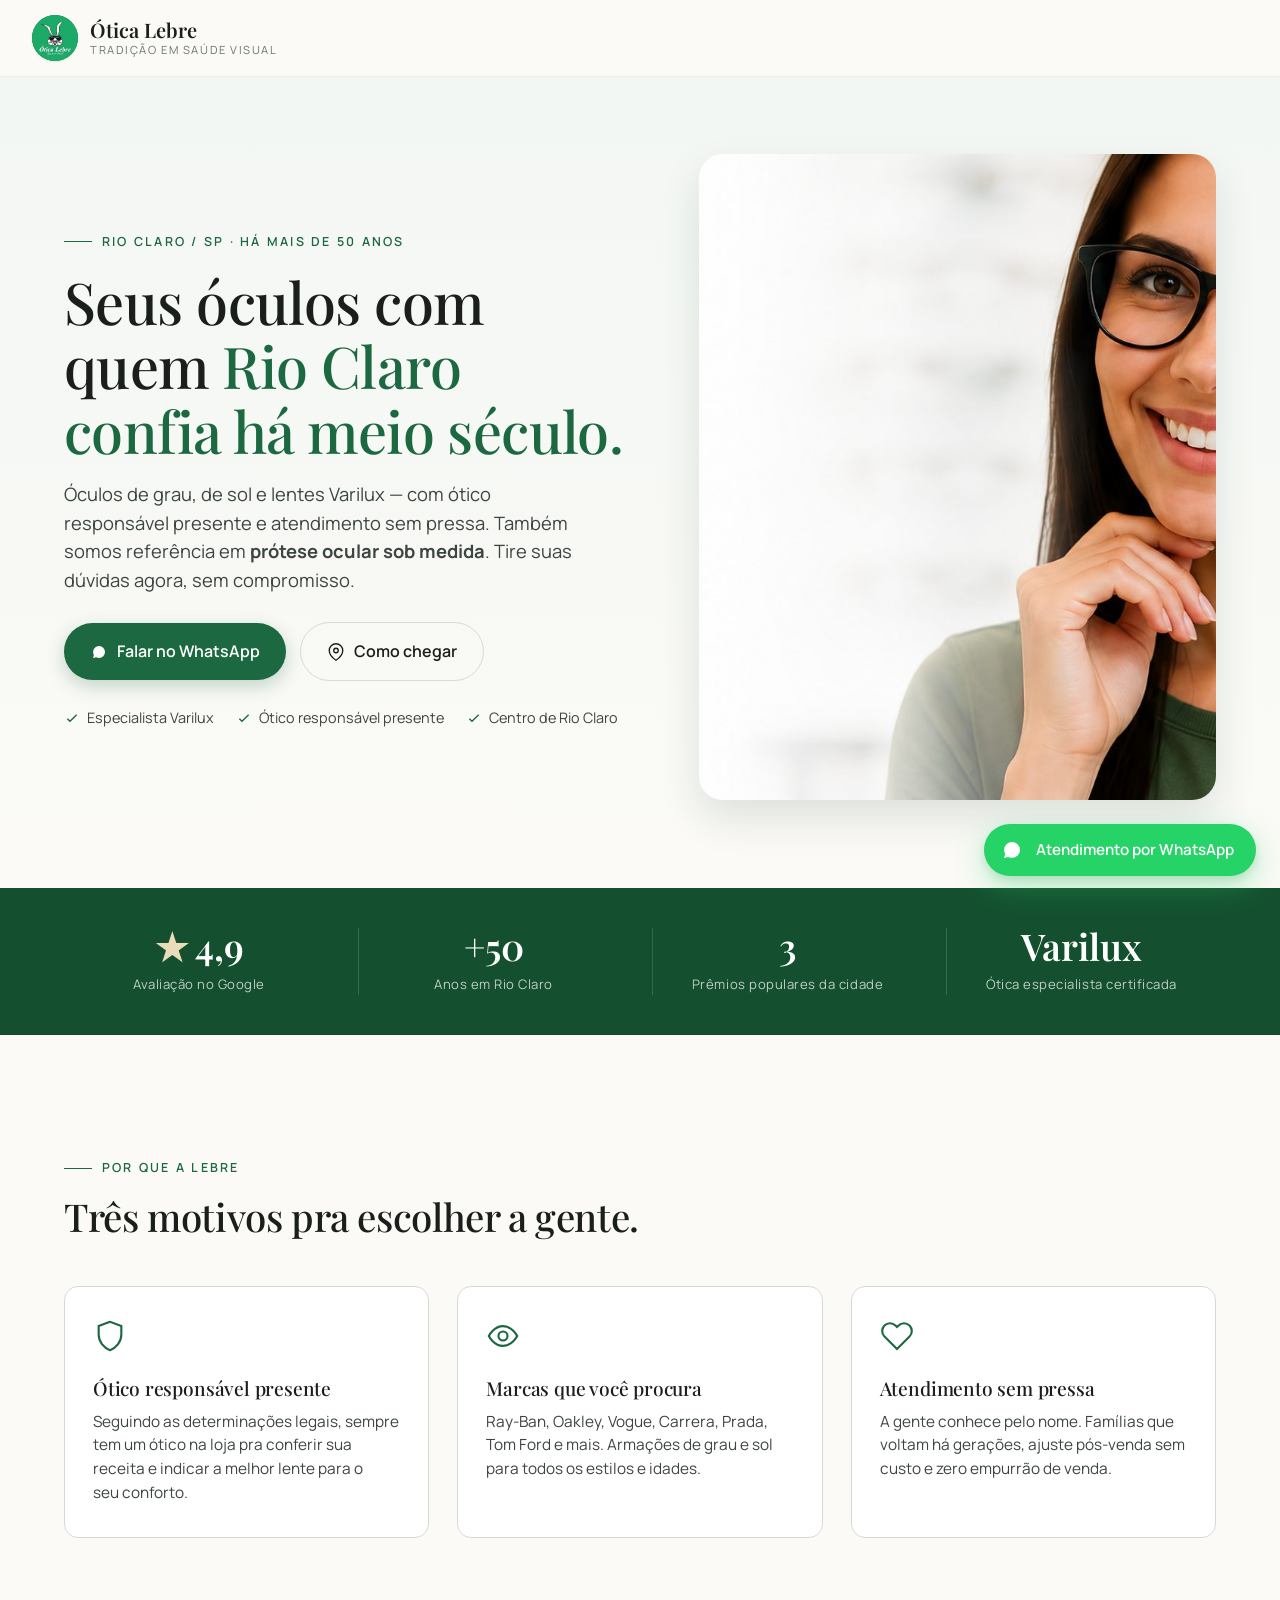
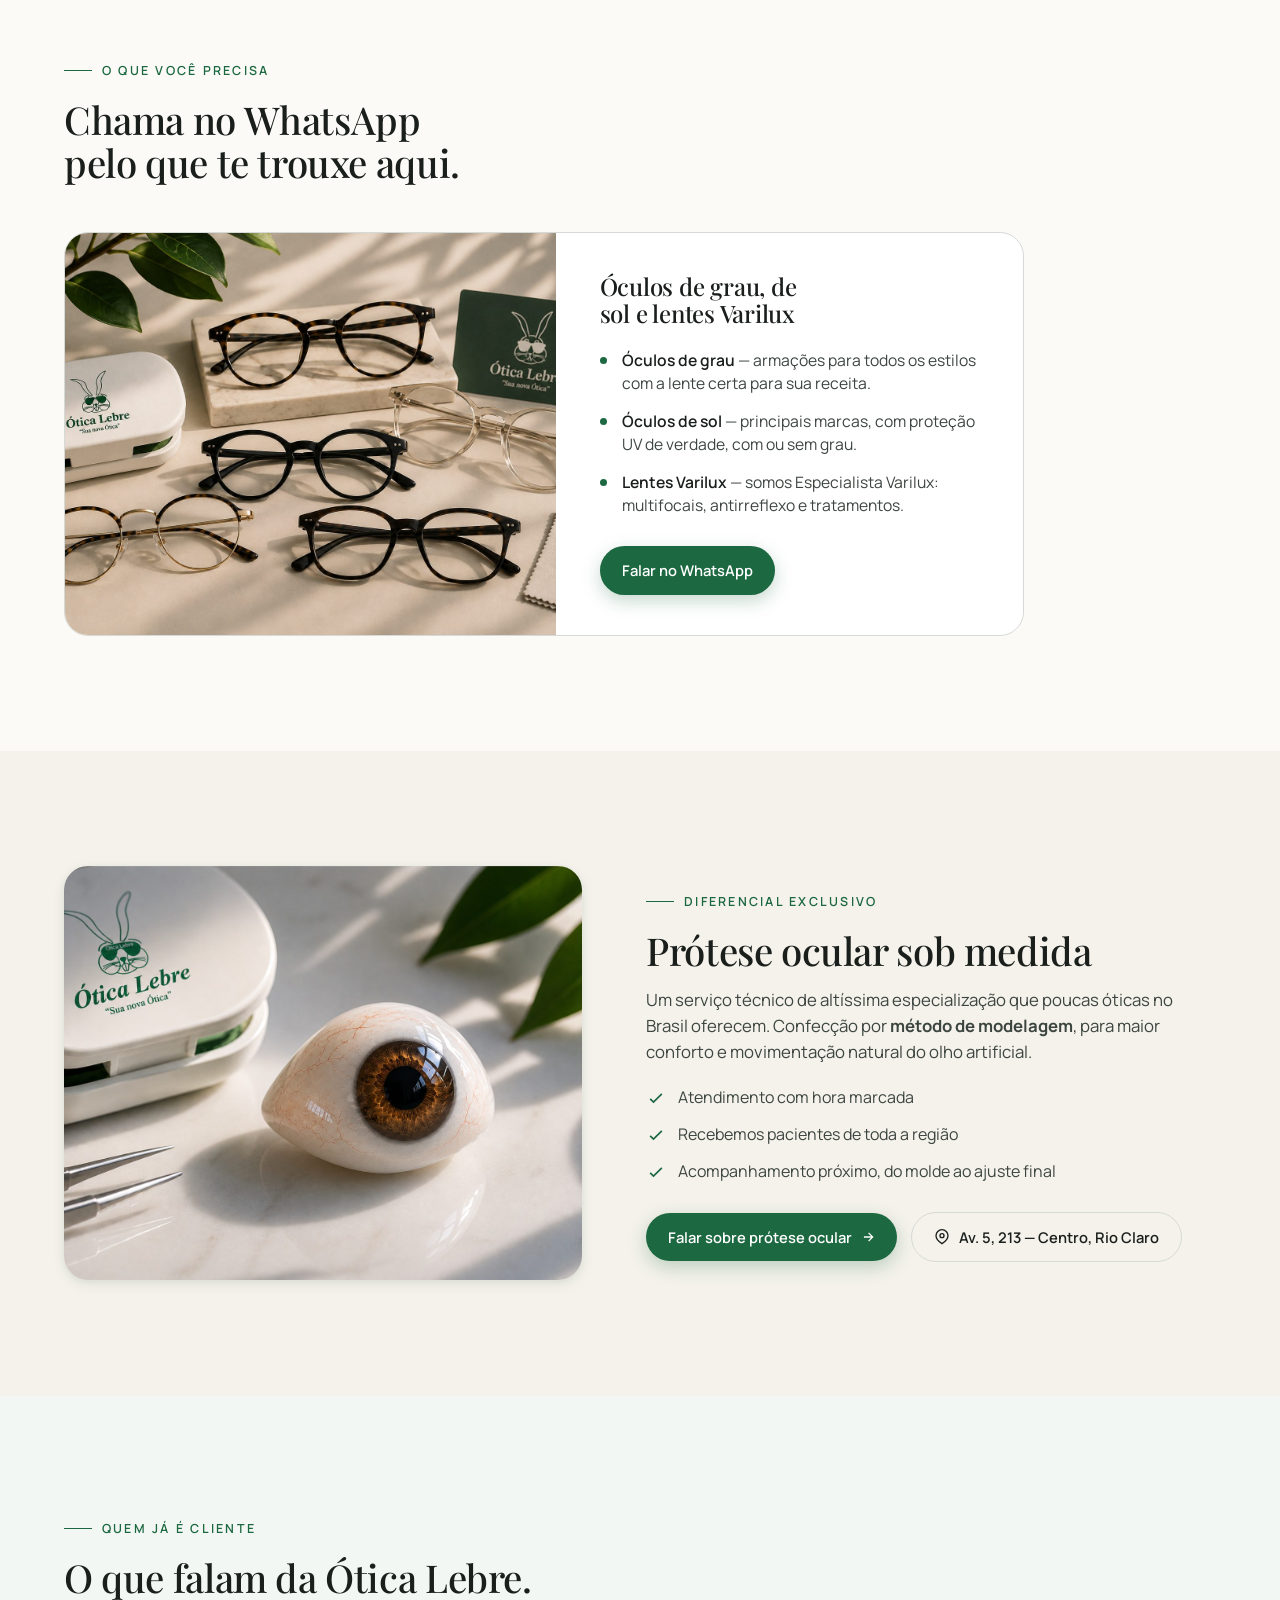
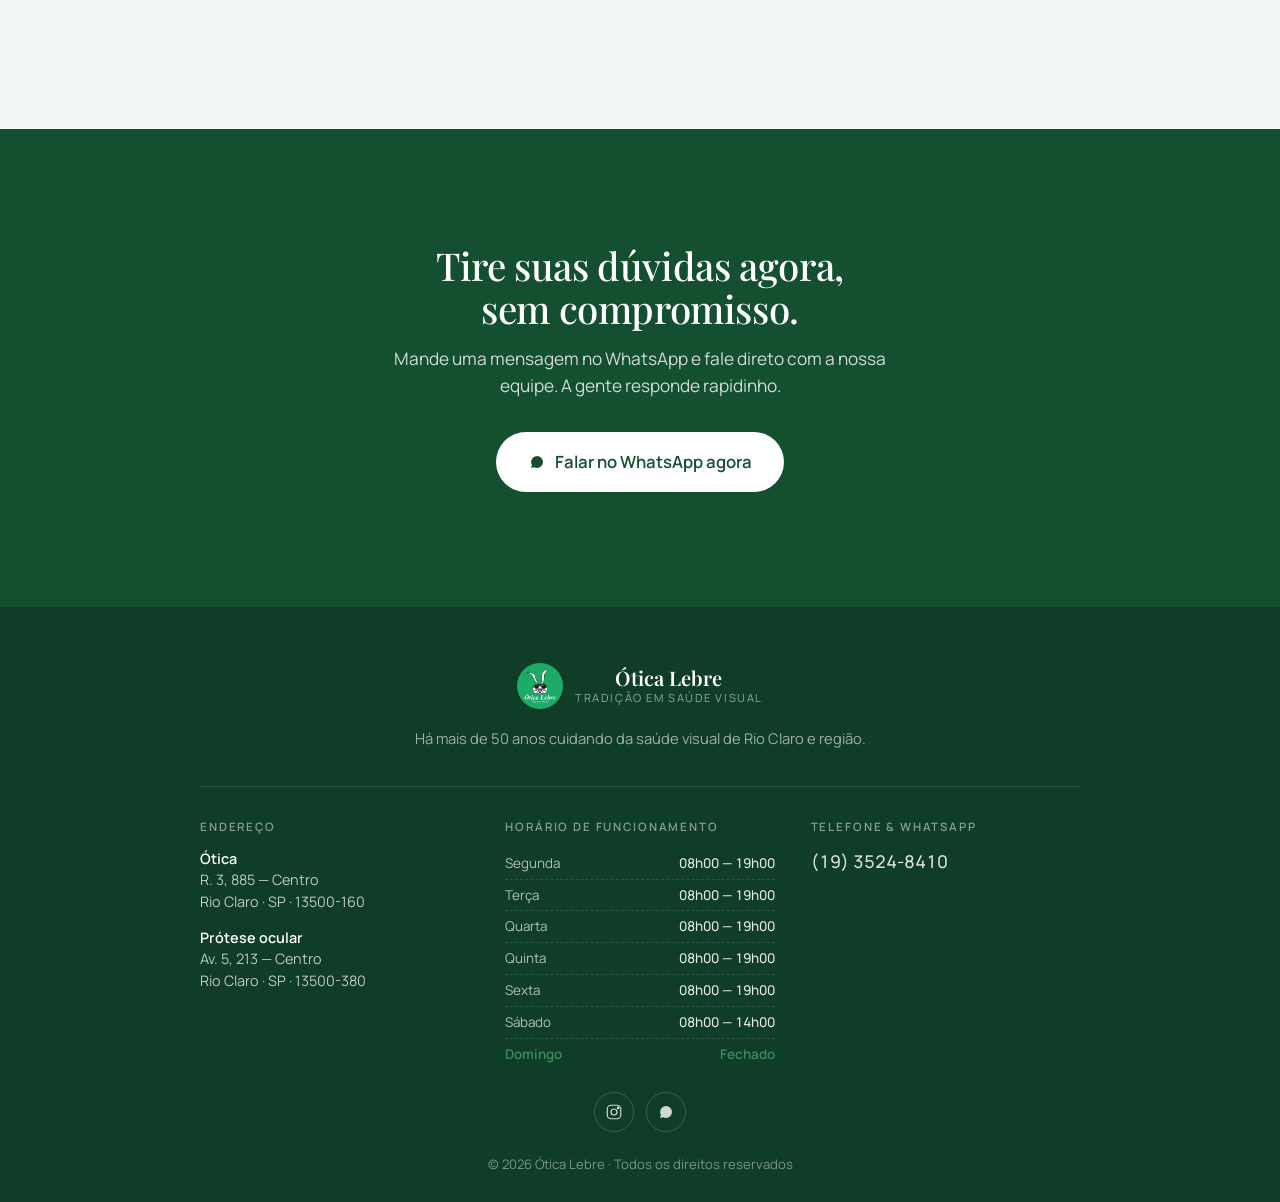
==== index.html @ ef7b3ec5 "Remove bloco do mapa e move endereço/horários/telefone para o rodapé - Exclui a seção "No centro de " ====
<!DOCTYPE html>
<html lang="pt-BR">
<head>
<meta charset="UTF-8"/>
<meta name="viewport" content="width=device-width, initial-scale=1"/>
<title>Ótica Lebre · Óculos e Prótese Ocular em Rio Claro/SP · Fale no WhatsApp</title>
<meta name="description" content="Há mais de 50 anos em Rio Claro. Óculos de grau, sol, lentes Varilux e prótese ocular sob medida. Fale agora no WhatsApp e tire suas dúvidas."/>
<link rel="icon" href="assets/logo-lebre.jpg"/>
<link rel="stylesheet" href="assets/styles.css"/>

<!-- ============================================================
     RASTREAMENTO DE CONVERSÃO (Google Ads / GTM)
     Cole aqui o snippet do Google Tag Manager ou do Google Ads.
     Os cliques no WhatsApp já disparam um evento `whatsapp_click`
     no dataLayer (veja o <script> no fim da página) — basta criar
     o gatilho/conversão no GTM ou Ads apontando para esse evento.
     ============================================================ -->

<style>
  /* ===== Landing page — Ótica Lebre ===== */

  /* Header enxuto: logo + WhatsApp, SEM menu de navegação (uma única saída) */
  .lp-header .header-bar { height: 76px; }
  .lp-header .header-cta .btn { padding: 11px 20px; }

  /* ===== HERO ===== */
  .hero {
    background: linear-gradient(180deg, var(--green-50) 0%, var(--paper) 100%);
    padding: clamp(40px, 6vw, 80px) 0 clamp(48px, 7vw, 88px);
    overflow: hidden;
  }
  .hero-grid {
    display: grid;
    grid-template-columns: 1.05fr 0.95fr;
    gap: clamp(32px, 5vw, 64px);
    align-items: center;
  }
  .hero h1 { margin-bottom: 18px; }
  .hero h1 em { color: var(--green-700); font-style: normal; font-weight: 500; }
  .hero .lede { font-size: 1.15rem; max-width: 520px; margin-bottom: 28px; }
  .hero-actions { display: flex; flex-wrap: wrap; gap: 14px; align-items: center; }
  .hero-actions .btn { padding: 16px 26px; font-size: 1rem; }
  .hero-trust {
    margin-top: 26px;
    display: flex; flex-wrap: wrap; gap: 8px 22px;
    font-size: 0.9rem; color: var(--ink-700);
  }
  .hero-trust span { display: inline-flex; align-items: center; gap: 7px; }
  .hero-trust svg { color: var(--green-700); flex-shrink: 0; }
  .hero-photo {
    aspect-ratio: 4/5;
    border-radius: var(--r-xl);
    box-shadow: var(--shadow-lg);
    background-size: cover; background-position: center;
  }

  /* ===== FAIXA DE PROVA SOCIAL ===== */
  .proof {
    background: var(--green-800);
    color: white;
    padding: clamp(28px, 4vw, 40px) 0;
  }
  .proof-grid {
    display: grid;
    grid-template-columns: repeat(4, 1fr);
    gap: 24px;
    text-align: center;
  }
  .proof-item .big {
    font-family: var(--font-serif);
    font-size: clamp(1.7rem, 3vw, 2.3rem);
    font-weight: 600;
    line-height: 1;
    margin-bottom: 6px;
    color: white;
    display: flex; align-items: center; justify-content: center; gap: 6px;
  }
  .proof-item .big .stars { color: var(--gold-soft); letter-spacing: 1px; }
  .proof-item small {
    color: rgba(255,255,255,0.72);
    font-size: 0.82rem; letter-spacing: 0.04em;
  }
  .proof-item + .proof-item { border-left: 1px solid rgba(255,255,255,0.14); }

  /* ===== DIFERENCIAIS ===== */
  .diffs .d-grid {
    display: grid; grid-template-columns: repeat(3, 1fr);
    gap: 28px; margin-top: 48px;
  }
  .d-card {
    padding: 32px 28px;
    background: var(--white);
    border: 1px solid var(--ink-200);
    border-radius: var(--r-lg);
    transition: transform .2s, box-shadow .2s, border-color .2s;
  }
  .d-card:hover { transform: translateY(-3px); box-shadow: var(--shadow-md); border-color: var(--green-100); }
  .d-card svg { color: var(--green-700); margin-bottom: 18px; }
  .d-card h3 { font-size: 1.2rem; margin-bottom: 10px; }
  .d-card p { font-size: 0.96rem; margin: 0; }

  /* ===== SERVIÇOS / PRODUTOS (cada um com seu CTA) ===== */
  .offers .o-grid {
    display: grid; grid-template-columns: repeat(3, 1fr);
    gap: 24px; margin-top: 48px;
  }
  .o-card {
    background: var(--white);
    border: 1px solid var(--ink-200);
    border-radius: var(--r-xl);
    overflow: hidden;
    display: flex; flex-direction: column;
  }
  .o-card .o-img { aspect-ratio: 4/3; background-size: cover; background-position: center; }
  .o-card .o-body { padding: 26px 26px 28px; flex: 1; display: flex; flex-direction: column; }
  .o-card h3 { font-size: 1.3rem; margin-bottom: 8px; }
  .o-card p { font-size: 0.95rem; flex: 1; }
  .o-card .btn { margin-top: 18px; width: 100%; justify-content: center; }

  /* Card único com os 3 tipos de produto */
  .offers .o-grid--single { grid-template-columns: 1fr; max-width: 960px; }
  .o-card--wide { display: grid; grid-template-columns: 1.05fr 1fr; align-items: stretch; }
  .o-card--wide .o-img { aspect-ratio: auto; min-height: 100%; }
  .o-card--wide .o-body { padding: 40px 44px; justify-content: center; }
  .o-card--wide h3 { font-size: 1.5rem; margin-bottom: 0; }
  .o-list { list-style: none; padding: 0; margin: 22px 0 0; display: flex; flex-direction: column; gap: 14px; }
  .o-list li { position: relative; padding-left: 22px; font-size: 0.98rem; line-height: 1.5; color: var(--ink-700); }
  .o-list li::before { content: ''; position: absolute; left: 0; top: 0.55em; width: 7px; height: 7px; border-radius: 50%; background: var(--green-700); }
  .o-list strong { color: var(--ink-900); font-weight: 600; }
  .o-card--wide .btn { width: auto; align-self: flex-start; margin-top: 28px; }

  /* ===== DESTAQUE PRÓTESE OCULAR ===== */
  .protese {
    background: var(--paper-2);
  }
  .protese-grid {
    display: grid; grid-template-columns: 1fr 1.1fr;
    gap: clamp(32px, 5vw, 64px); align-items: center;
  }
  .protese-photo {
    aspect-ratio: 5/4; border-radius: var(--r-xl);
    box-shadow: var(--shadow-md);
    background-size: cover; background-position: center;
  }
  .protese ul { list-style: none; padding: 0; margin: 20px 0 28px; display: grid; gap: 12px; }
  .protese li { display: flex; gap: 12px; align-items: flex-start; font-size: 1rem; color: var(--ink-700); }
  .protese li svg { color: var(--green-700); flex-shrink: 0; margin-top: 3px; }
  .protese-actions { display: flex; flex-wrap: wrap; gap: 14px; align-items: center; }
  .protese-actions .btn-ghost { white-space: normal; }

  /* ===== DEPOIMENTOS ===== */
  .reviews { background: var(--green-50); }
  .rv-grid { display: grid; grid-template-columns: repeat(3, 1fr); gap: 24px; margin-top: 44px; }
  .rv-card {
    background: var(--white); border: 1px solid var(--green-100);
    border-radius: var(--r-lg); padding: 28px 26px;
  }
  .rv-stars { color: var(--gold); letter-spacing: 2px; margin-bottom: 12px; font-size: 1rem; }
  .rv-card p { font-family: var(--font-serif); font-style: italic; font-size: 1.05rem; color: var(--ink-900); line-height: 1.5; }
  .rv-name { margin-top: 16px; font-weight: 600; font-size: 0.92rem; color: var(--green-800); }

  /* ===== HORÁRIOS (reusado no rodapé) ===== */
  .hours-list { width: 100%; margin-top: 4px; }
  .hours-list .row { display: flex; justify-content: space-between; padding: 5px 0; font-size: 0.9rem; border-bottom: 1px dashed var(--ink-200); }
  .hours-list .row:last-child { border-bottom: 0; }
  .hours-list .row .day { color: var(--ink-700); }
  .hours-list .row .hr { color: var(--ink-900); font-weight: 500; font-variant-numeric: tabular-nums; }
  .hours-list .row.closed .hr { color: var(--ink-500); font-weight: 400; }
  .hours-list .row.today .day, .hours-list .row.today .hr { color: var(--green-700); font-weight: 600; }

  /* ===== CTA FINAL ===== */
  .final-cta { background: var(--green-800); color: white; text-align: center; }
  .final-cta h2 { color: white; max-width: 720px; margin: 0 auto 16px; }
  .final-cta p { color: rgba(255,255,255,0.8); max-width: 540px; margin: 0 auto 32px; font-size: 1.08rem; }
  .final-cta .btn { padding: 17px 32px; font-size: 1.05rem; }

  /* ===== FOOTER enxuto ===== */
  .lp-footer { background: var(--green-900); color: rgba(255,255,255,0.72); padding: 56px 0 28px; text-align: center; }
  .lp-footer .brand { justify-content: center; }
  .lp-footer .brand-name .name { color: white; }
  .lp-footer .brand-name .tag { color: rgba(255,255,255,0.55); }
  .lp-footer p { color: rgba(255,255,255,0.6); max-width: 500px; margin: 18px auto 0; font-size: 0.92rem; }
  .lp-footer .footer-info {
    display: grid; grid-template-columns: repeat(3, 1fr); gap: 36px;
    max-width: 880px; margin: 36px auto 4px; text-align: left;
    padding-top: 34px; border-top: 1px solid rgba(255,255,255,0.12);
  }
  .lp-footer .fi-col h4 {
    font-family: var(--font-sans); font-size: 0.72rem; font-weight: 600;
    letter-spacing: 0.16em; text-transform: uppercase;
    color: rgba(255,255,255,0.5); margin: 0 0 14px;
  }
  .lp-footer .fi-col p { color: rgba(255,255,255,0.72); max-width: none; margin: 0 0 14px; font-size: 0.9rem; line-height: 1.5; }
  .lp-footer .fi-col p:last-child { margin-bottom: 0; }
  .lp-footer .fi-col p strong { color: #fff; font-weight: 600; }
  .lp-footer .fi-col > a { color: rgba(255,255,255,0.85); font-size: 1.1rem; font-weight: 500; font-variant-numeric: tabular-nums; }
  .lp-footer .fi-col > a:hover { color: #fff; }
  .lp-footer .footer-info .hours-list { margin-top: 0; }
  .lp-footer .footer-info .hours-list .row { border-bottom-color: rgba(255,255,255,0.12); font-size: 0.84rem; }
  .lp-footer .footer-info .hours-list .row .day { color: rgba(255,255,255,0.68); }
  .lp-footer .footer-info .hours-list .row .hr { color: rgba(255,255,255,0.9); }
  .lp-footer .footer-info .hours-list .row.closed .hr { color: rgba(255,255,255,0.45); }
  .lp-footer .footer-info .hours-list .row.today .day,
  .lp-footer .footer-info .hours-list .row.today .hr { color: var(--green-500); font-weight: 600; }
  .lp-footer .socials { display: flex; justify-content: center; gap: 12px; margin: 22px 0; }
  .lp-footer .socials a { width: 40px; height: 40px; border-radius: 50%; border: 1px solid rgba(255,255,255,0.18); display: grid; place-items: center; color: rgba(255,255,255,0.8); transition: background .2s, color .2s; }
  .lp-footer .socials a:hover { background: rgba(255,255,255,0.1); color: white; }
  .lp-footer .copy { font-size: 0.82rem; color: rgba(255,255,255,0.45); margin-top: 14px; }

  /* O styles.css institucional esconde o botão do header no mobile;
     na LP ele é essencial, então reativamos. */
  @media (max-width: 980px) {
    .lp-header .header-cta .btn-primary { display: inline-flex !important; }
  }

  @media (max-width: 920px) {
    /* HERO: texto + CTA primeiro, foto vira um banner curto embaixo */
    .hero { padding-top: clamp(28px, 6vw, 48px); }
    .hero-grid { grid-template-columns: 1fr; gap: 28px; }
    .hero .lede { font-size: 1.05rem; margin-bottom: 22px; }
    .hero-actions .btn { flex: 1 1 auto; justify-content: center; }
    .hero-photo {
      order: 2;
      width: 100%; max-width: 100%;
      aspect-ratio: 16 / 11;
    }
    .proof-grid { grid-template-columns: 1fr 1fr; gap: 20px; }
    .proof-item:nth-child(3) { border-left: 0; }
    .diffs .d-grid, .offers .o-grid, .rv-grid { grid-template-columns: 1fr; }
    .o-card--wide { grid-template-columns: 1fr; }
    .o-card--wide .o-img { aspect-ratio: 16 / 10; min-height: 0; }
    .o-card--wide .o-body { padding: 28px 26px; }
    .o-card--wide .btn { width: 100%; }
    .protese-grid { grid-template-columns: 1fr; }
    .protese-photo { width: 100%; max-width: 100%; order: 2; aspect-ratio: 16 / 11; }
    .lp-footer .footer-info { grid-template-columns: 1fr; gap: 28px; max-width: 360px; }
  }
  @media (max-width: 540px) {
    /* Header compacto: esconde subtítulo e enxuga o botão pra caber tudo */
    .lp-header .brand-name .tag { display: none; }
    .lp-header .header-cta .btn { padding: 10px 16px; font-size: 0.86rem; }
    .proof-item + .proof-item { border-left: 0; }
    .proof-grid { gap: 18px 12px; }
  }
</style>
</head>
<body>

<!-- ============ HEADER (sem menu — só logo) ============ -->
<header class="site-header lp-header">
  <div class="header-bar">
    <a class="brand" href="#topo" aria-label="Ótica Lebre">
      <span class="brand-mark"><img src="assets/logo-lebre.jpg" alt="Logo Ótica Lebre"/></span>
      <span class="brand-name">
        <span class="name">Ótica Lebre</span>
        <span class="tag">Tradição em saúde visual</span>
      </span>
    </a>
  </div>
</header>

<span id="topo"></span>

<!-- ============ HERO ============ -->
<section class="hero">
  <div class="container">
    <div class="hero-grid">
      <div class="hero-text">
        <span class="eyebrow" data-reveal>Rio Claro / SP · há mais de 50 anos</span>
        <h1 data-reveal>Seus óculos com quem <em>Rio Claro confia há meio século.</em></h1>
        <p class="lede" data-reveal>Óculos de grau, de sol e lentes Varilux — com ótico responsável presente e atendimento sem pressa. Também somos referência em <strong>prótese ocular sob medida</strong>. Tire suas dúvidas agora, sem compromisso.</p>
        <div class="hero-actions" data-reveal>
          <a class="btn btn-primary btn-arrow wa-link" data-msg="Olá! Vim pelo Google e gostaria de saber mais sobre os óculos da Ótica Lebre." data-loc="hero" href="https://wa.me/551935248410" target="_blank" rel="noopener">
            <svg width="18" height="18" viewBox="0 0 24 24" fill="currentColor"><path d="M17.6 6.32A7.86 7.86 0 0 0 12.06 4 7.94 7.94 0 0 0 4.13 11.93a7.86 7.86 0 0 0 1.06 3.96L4.05 20l4.21-1.1a7.93 7.93 0 0 0 3.79.97h.01a7.94 7.94 0 0 0 7.93-7.92 7.86 7.86 0 0 0-2.39-5.63Z"/></svg>
            Falar no WhatsApp
          </a>
          <a class="btn btn-ghost" href="https://www.google.com/maps/dir/?api=1&destination=%C3%93tica+Lebre%2C+R.+3%2C+885+-+Centro%2C+Rio+Claro+-+SP" target="_blank" rel="noopener">
            <svg width="18" height="18" viewBox="0 0 24 24" fill="none" stroke="currentColor" stroke-width="1.8"><path d="M21 10c0 7-9 13-9 13s-9-6-9-13a9 9 0 1 1 18 0Z"/><circle cx="12" cy="10" r="3"/></svg>
            Como chegar
          </a>
        </div>
        <div class="hero-trust" data-reveal>
          <span><svg width="16" height="16" viewBox="0 0 24 24" fill="none" stroke="currentColor" stroke-width="2"><path d="M5 13l4 4L19 7"/></svg>Especialista Varilux</span>
          <span><svg width="16" height="16" viewBox="0 0 24 24" fill="none" stroke="currentColor" stroke-width="2"><path d="M5 13l4 4L19 7"/></svg>Ótico responsável presente</span>
          <span><svg width="16" height="16" viewBox="0 0 24 24" fill="none" stroke="currentColor" stroke-width="2"><path d="M5 13l4 4L19 7"/></svg>Centro de Rio Claro</span>
        </div>
      </div>
      <div class="hero-photo" style="background-image: url('assets/hero-woman.jpg');" data-reveal></div>
    </div>
  </div>
</section>

<!-- ============ PROVA SOCIAL ============ -->
<!-- TODO (dados reais): confirme a nota do Google e o nº de avaliações.
     Valores abaixo são PLACEHOLDER — troque pelos números reais do perfil. -->
<div class="proof">
  <div class="container">
    <div class="proof-grid">
      <div class="proof-item">
        <div class="big"><span class="stars">★</span>4,9</div>
        <small>Avaliação no Google</small>
      </div>
      <div class="proof-item">
        <div class="big">+50</div>
        <small>Anos em Rio Claro</small>
      </div>
      <div class="proof-item">
        <div class="big">3</div>
        <small>Prêmios populares da cidade</small>
      </div>
      <div class="proof-item">
        <div class="big">Varilux</div>
        <small>Ótica especialista certificada</small>
      </div>
    </div>
  </div>
</div>

<!-- ============ DIFERENCIAIS ============ -->
<section class="diffs">
  <div class="container">
    <div style="max-width: 680px;" data-reveal>
      <span class="eyebrow">Por que a Lebre</span>
      <h2>Três motivos pra escolher a gente.</h2>
    </div>
    <div class="d-grid">
      <div class="d-card" data-reveal>
        <svg width="34" height="34" viewBox="0 0 24 24" fill="none" stroke="currentColor" stroke-width="1.5"><path d="M12 2 4 5v6c0 5 3.5 9.4 8 11 4.5-1.6 8-6 8-11V5l-8-3Z"/></svg>
        <h3>Ótico responsável presente</h3>
        <p>Seguindo as determinações legais, sempre tem um ótico na loja pra conferir sua receita e indicar a melhor lente para o seu conforto.</p>
      </div>
      <div class="d-card" data-reveal>
        <svg width="34" height="34" viewBox="0 0 24 24" fill="none" stroke="currentColor" stroke-width="1.5"><circle cx="12" cy="12" r="3.2"/><path d="M2 12s3.5-7 10-7 10 7 10 7-3.5 7-10 7S2 12 2 12Z"/></svg>
        <h3>Marcas que você procura</h3>
        <p>Ray-Ban, Oakley, Vogue, Carrera, Prada, Tom Ford e mais. Armações de grau e sol para todos os estilos e idades.</p>
      </div>
      <div class="d-card" data-reveal>
        <svg width="34" height="34" viewBox="0 0 24 24" fill="none" stroke="currentColor" stroke-width="1.5"><path d="M20.84 4.61a5.5 5.5 0 0 0-7.78 0L12 5.67l-1.06-1.06a5.5 5.5 0 0 0-7.78 7.78l1.06 1.06L12 21.23l7.78-7.78 1.06-1.06a5.5 5.5 0 0 0 0-7.78Z"/></svg>
        <h3>Atendimento sem pressa</h3>
        <p>A gente conhece pelo nome. Famílias que voltam há gerações, ajuste pós-venda sem custo e zero empurrão de venda.</p>
      </div>
    </div>
  </div>
</section>

<!-- ============ SERVIÇOS / PRODUTOS (cada um com CTA próprio) ============ -->
<section class="offers" style="padding-top: 0;">
  <div class="container">
    <div style="max-width: 680px;" data-reveal>
      <span class="eyebrow">O que você precisa</span>
      <h2>Chama no WhatsApp pelo que te trouxe aqui.</h2>
    </div>
    <div class="o-grid o-grid--single">
      <div class="o-card o-card--wide" data-reveal>
        <div class="o-img" style="background-image: url('assets/armacoes.jpg');"></div>
        <div class="o-body">
          <h3>Óculos de grau, de sol e lentes Varilux</h3>
          <ul class="o-list">
            <li><strong>Óculos de grau</strong> — armações para todos os estilos com a lente certa para sua receita.</li>
            <li><strong>Óculos de sol</strong> — principais marcas, com proteção UV de verdade, com ou sem grau.</li>
            <li><strong>Lentes Varilux</strong> — somos Especialista Varilux: multifocais, antirreflexo e tratamentos.</li>
          </ul>
          <a class="btn btn-primary wa-link" data-msg="Olá! Vim pelo Google e quero saber sobre óculos de grau, de sol e lentes." data-loc="produtos" href="https://wa.me/551935248410" target="_blank" rel="noopener">Falar no WhatsApp</a>
        </div>
      </div>
    </div>
  </div>
</section>

<!-- ============ DESTAQUE: PRÓTESE OCULAR ============ -->
<section class="protese">
  <div class="container">
    <div class="protese-grid">
      <div class="protese-photo" style="background-image: url('assets/protese-hero.jpg');" data-reveal></div>
      <div data-reveal>
        <span class="eyebrow">Diferencial exclusivo</span>
        <h2>Prótese ocular sob medida</h2>
        <p style="font-size: 1.05rem;">Um serviço técnico de altíssima especialização que poucas óticas no Brasil oferecem. Confecção por <strong>método de modelagem</strong>, para maior conforto e movimentação natural do olho artificial.</p>
        <ul>
          <li><svg width="20" height="20" viewBox="0 0 24 24" fill="none" stroke="currentColor" stroke-width="2"><path d="M5 13l4 4L19 7"/></svg>Atendimento com hora marcada</li>
          <li><svg width="20" height="20" viewBox="0 0 24 24" fill="none" stroke="currentColor" stroke-width="2"><path d="M5 13l4 4L19 7"/></svg>Recebemos pacientes de toda a região</li>
          <li><svg width="20" height="20" viewBox="0 0 24 24" fill="none" stroke="currentColor" stroke-width="2"><path d="M5 13l4 4L19 7"/></svg>Acompanhamento próximo, do molde ao ajuste final</li>
        </ul>
        <div class="protese-actions">
          <a class="btn btn-primary btn-arrow wa-link" data-phone="551935255376" data-msg="Olá! Vim pelo Google e gostaria de informações sobre prótese ocular sob medida." data-loc="protese" href="https://wa.me/551935255376" target="_blank" rel="noopener">
            Falar sobre prótese ocular
            <svg width="14" height="14" viewBox="0 0 24 24" fill="none" stroke="currentColor" stroke-width="2.2"><path d="M5 12h14M13 5l7 7-7 7"/></svg>
          </a>
          <a class="btn btn-ghost btn-arrow" href="https://www.google.com/maps/search/?api=1&query=Av.%205%2C%20213%20-%20Centro%2C%20Rio%20Claro%20-%20SP%2C%2013500-380" target="_blank" rel="noopener" aria-label="Ver endereço no mapa: Av. 5, 213 - Centro, Rio Claro - SP, 13500-380">
            <svg width="16" height="16" viewBox="0 0 24 24" fill="none" stroke="currentColor" stroke-width="2"><path d="M21 10c0 6-9 12-9 12s-9-6-9-12a9 9 0 0 1 18 0Z"/><circle cx="12" cy="10" r="3"/></svg>
            Av. 5, 213 — Centro, Rio Claro
          </a>
        </div>
      </div>
    </div>
  </div>
</section>

<!-- ============ DEPOIMENTOS / AVALIAÇÕES DO GOOGLE ============ -->
<section class="reviews">
  <div class="container">
    <div style="max-width: 680px;" data-reveal>
      <span class="eyebrow">Quem já é cliente</span>
      <h2>O que falam da Ótica Lebre.</h2>
    </div>

    <!-- ============================================================
         WIDGET DE AVALIAÇÕES DO GOOGLE  (Trustindex — plano grátis)
         Passo a passo:
           1. Acesse https://www.trustindex.io/  e crie conta grátis.
           2. Escolha "Google" e busque "Ótica Lebre, Rio Claro".
           3. Escolha um layout (ex.: Carousel / Grid), clique em
              "Get the code" e copie o <script>.
           4. COLE o <script> logo abaixo desta linha (dentro da div).
           5. APAGUE o bloco ".rv-grid" de exemplo mais abaixo.
         (Alternativas equivalentes: Elfsight, EmbedSocial, Tagembed.)
         ============================================================ -->
    <div id="google-reviews-widget" data-reveal>
      <script defer async src='https://cdn.trustindex.io/loader.js?f3b73f87371f971e4f36e507a8e'></script>
    </div>
  </div>
</section>

<!-- ============ CTA FINAL ============ -->
<section class="final-cta">
  <div class="container">
    <h2 data-reveal>Tire suas dúvidas agora, sem compromisso.</h2>
    <p data-reveal>Mande uma mensagem no WhatsApp e fale direto com a nossa equipe. A gente responde rapidinho.</p>
    <a class="btn btn-light btn-arrow wa-link" data-msg="Olá! Vim pelo Google e gostaria de tirar uma dúvida com a Ótica Lebre." data-loc="cta_final" href="https://wa.me/551935248410" target="_blank" rel="noopener" data-reveal>
      <svg width="18" height="18" viewBox="0 0 24 24" fill="currentColor"><path d="M17.6 6.32A7.86 7.86 0 0 0 12.06 4 7.94 7.94 0 0 0 4.13 11.93a7.86 7.86 0 0 0 1.06 3.96L4.05 20l4.21-1.1a7.93 7.93 0 0 0 3.79.97h.01a7.94 7.94 0 0 0 7.93-7.92 7.86 7.86 0 0 0-2.39-5.63Z"/></svg>
      Falar no WhatsApp agora
    </a>
  </div>
</section>

<!-- ============ FOOTER enxuto ============ -->
<footer class="lp-footer">
  <div class="container">
    <a class="brand" href="#topo">
      <span class="brand-mark"><img src="assets/logo-lebre.jpg" alt="Logo Ótica Lebre"/></span>
      <span class="brand-name">
        <span class="name">Ótica Lebre</span>
        <span class="tag">Tradição em saúde visual</span>
      </span>
    </a>
    <p>Há mais de 50 anos cuidando da saúde visual de Rio Claro e região.</p>
    <div class="footer-info">
      <div class="fi-col">
        <h4>Endereço</h4>
        <p><strong>Ótica</strong><br>R. 3, 885 — Centro<br>Rio Claro · SP · 13500-160</p>
        <p><strong>Prótese ocular</strong><br>Av. 5, 213 — Centro<br>Rio Claro · SP · 13500-380</p>
      </div>
      <div class="fi-col">
        <h4>Horário de funcionamento</h4>
        <div class="hours-list" id="hoursList">
          <div class="row" data-day="1"><span class="day">Segunda</span><span class="hr">08h00 — 19h00</span></div>
          <div class="row" data-day="2"><span class="day">Terça</span><span class="hr">08h00 — 19h00</span></div>
          <div class="row" data-day="3"><span class="day">Quarta</span><span class="hr">08h00 — 19h00</span></div>
          <div class="row" data-day="4"><span class="day">Quinta</span><span class="hr">08h00 — 19h00</span></div>
          <div class="row" data-day="5"><span class="day">Sexta</span><span class="hr">08h00 — 19h00</span></div>
          <div class="row" data-day="6"><span class="day">Sábado</span><span class="hr">08h00 — 14h00</span></div>
          <div class="row closed" data-day="0"><span class="day">Domingo</span><span class="hr">Fechado</span></div>
        </div>
      </div>
      <div class="fi-col">
        <h4>Telefone &amp; WhatsApp</h4>
        <a href="tel:+551935248410">(19) 3524-8410</a>
      </div>
    </div>
    <div class="socials">
      <a href="https://www.instagram.com/oticalebre/" target="_blank" rel="noopener" aria-label="Instagram">
        <svg width="20" height="20" viewBox="0 0 24 24" fill="none" stroke="currentColor" stroke-width="1.6"><rect x="3" y="3" width="18" height="18" rx="5"/><circle cx="12" cy="12" r="4"/><circle cx="17.5" cy="6.5" r="1" fill="currentColor"/></svg>
      </a>
      <a class="wa-link" data-msg="Olá! Vim pelo site da Ótica Lebre." data-loc="footer" href="https://wa.me/551935248410" target="_blank" rel="noopener" aria-label="WhatsApp">
        <svg width="20" height="20" viewBox="0 0 24 24" fill="currentColor"><path d="M17.6 6.32A7.86 7.86 0 0 0 12.06 4 7.94 7.94 0 0 0 4.13 11.93a7.86 7.86 0 0 0 1.06 3.96L4.05 20l4.21-1.1a7.93 7.93 0 0 0 3.79.97h.01a7.94 7.94 0 0 0 7.93-7.92 7.86 7.86 0 0 0-2.39-5.63Z"/></svg>
      </a>
    </div>
    <div class="copy">© <span id="yr"></span> Ótica Lebre · Todos os direitos reservados</div>
  </div>
</footer>

<!-- ============ BOTÃO FLUTUANTE WHATSAPP ============ -->
<a class="wa-float wa-link" data-msg="Olá! Vim pelo Google e gostaria de mais informações." data-loc="float" href="https://wa.me/551935248410" target="_blank" rel="noopener" aria-label="Falar no WhatsApp">
  <svg viewBox="0 0 24 24" fill="currentColor"><path d="M17.6 6.32A7.86 7.86 0 0 0 12.06 4 7.94 7.94 0 0 0 4.13 11.93a7.86 7.86 0 0 0 1.06 3.96L4.05 20l4.21-1.1a7.93 7.93 0 0 0 3.79.97h.01a7.94 7.94 0 0 0 7.93-7.92 7.86 7.86 0 0 0-2.39-5.63Z"/></svg>
  <span class="wa-label">Atendimento por WhatsApp</span>
</a>

<script src="assets/site.js"></script>
<script>
  // Número do WhatsApp da Ótica Lebre (DDI 55 + DDD 19 + número)
  const WA_NUMBER = '551935248410';

  // Monta os links de WhatsApp com mensagem pré-preenchida + dispara
  // o evento de conversão no dataLayer (para Google Ads / GTM).
  window.dataLayer = window.dataLayer || [];
  document.querySelectorAll('.wa-link').forEach(function(a) {
    var msg = a.getAttribute('data-msg') || 'Olá! Vim pelo site da Ótica Lebre.';
    var phone = a.getAttribute('data-phone') || WA_NUMBER;
    a.href = 'https://wa.me/' + phone + '?text=' + encodeURIComponent(msg);
    a.addEventListener('click', function() {
      window.dataLayer.push({
        event: 'whatsapp_click',
        wa_location: a.getAttribute('data-loc') || 'desconhecido'
      });
    });
  });

  // Destaca o dia de hoje na tabela de horários
  (function() {
    var today = new Date().getDay();
    var row = document.querySelector('#hoursList .row[data-day="' + today + '"]');
    if (row) row.classList.add('today');
  })();

  // Ano no rodapé
  document.getElementById('yr').textContent = new Date().getFullYear();
</script>
</body>
</html>
---- assets/styles.css ----
/* ============================================================
   Ótica Lebre — Sistema visual
   Paleta verde tradicional + tipografia clássica/credível
   ============================================================ */

@import url('https://fonts.googleapis.com/css2?family=Playfair+Display:ital,wght@0,400;0,500;0,600;0,700;1,400&family=Manrope:wght@300;400;500;600;700&display=swap');

:root {
  /* Verde da logo, derivado em escala */
  --green-900: #0f3d27;
  --green-800: #14502f;
  --green-700: #1c6840;   /* primary brand */
  --green-600: #267a4d;
  --green-500: #3a8d5f;
  --green-100: #e6efe9;
  --green-50:  #f3f7f4;

  /* Neutros quentes (sensação tradicional) */
  --ink-900: #1a1f1c;
  --ink-700: #3d4540;
  --ink-500: #6b7570;
  --ink-300: #aab0ac;
  --ink-200: #d6dad7;
  --paper:   #fbfaf6;     /* off-white quente */
  --paper-2: #f4f2eb;
  --white:   #ffffff;

  /* Acento dourado/areia discreto */
  --gold:    #b8964a;
  --gold-soft: #e9dcb8;

  /* Tipografia */
  --font-serif: 'Playfair Display', 'Cormorant Garamond', Georgia, serif;
  --font-sans:  'Manrope', system-ui, -apple-system, sans-serif;

  /* Spacing */
  --r-sm: 4px;
  --r-md: 8px;
  --r-lg: 14px;
  --r-xl: 24px;

  --shadow-sm: 0 1px 2px rgba(15, 61, 39, 0.06), 0 1px 3px rgba(15, 61, 39, 0.05);
  --shadow-md: 0 4px 14px rgba(15, 61, 39, 0.08), 0 2px 6px rgba(15, 61, 39, 0.05);
  --shadow-lg: 0 18px 40px rgba(15, 61, 39, 0.12);

  --container: 1200px;
}

* { box-sizing: border-box; }
html, body {
  margin: 0;
  padding: 0;
  width: 100%;
  max-width: 100%;
  overflow-x: hidden;
  font-family: var(--font-sans);
  color: var(--ink-900);
  background: var(--paper);
  -webkit-font-smoothing: antialiased;
  text-rendering: optimizeLegibility;
}
body { line-height: 1.55; font-weight: 400; }

img { max-width: 100%; display: block; }
a { color: inherit; text-decoration: none; }

h1, h2, h3, h4 {
  font-family: var(--font-serif);
  font-weight: 500;
  line-height: 1.12;
  margin: 0 0 0.4em;
  letter-spacing: -0.01em;
  color: var(--ink-900);
  text-wrap: balance;
}
h1 { font-size: clamp(2.2rem, 4.5vw, 4rem); font-weight: 500; }
h2 { font-size: clamp(1.8rem, 3vw, 2.6rem); }
h3 { font-size: clamp(1.3rem, 2vw, 1.6rem); }
p  { margin: 0 0 1em; color: var(--ink-700); text-wrap: pretty; }

.eyebrow {
  font-family: var(--font-sans);
  font-size: 0.78rem;
  font-weight: 600;
  letter-spacing: 0.18em;
  text-transform: uppercase;
  color: var(--green-700);
  margin: 0 0 1.1rem;
  display: inline-flex;
  align-items: center;
  gap: 10px;
}
.eyebrow::before {
  content: '';
  width: 28px; height: 1px;
  background: var(--green-700);
  display: inline-block;
}

.container {
  max-width: var(--container);
  margin: 0 auto;
  padding: 0 24px;
}
.container-narrow {
  max-width: 880px;
  margin: 0 auto;
  padding: 0 24px;
}

section { padding: clamp(64px, 9vw, 120px) 0; }

/* =============== HEADER / NAV =============== */
.site-header {
  position: sticky; top: 0; z-index: 100;
  background: rgba(251, 250, 246, 0.92);
  backdrop-filter: saturate(140%) blur(14px);
  -webkit-backdrop-filter: saturate(140%) blur(14px);
  border-bottom: 1px solid rgba(26, 31, 28, 0.06);
}
.header-bar {
  max-width: 1320px;
  margin: 0 auto;
  padding: 0 32px;
  height: 84px;
  display: flex;
  align-items: center;
  justify-content: space-between;
  gap: 24px;
}
.brand {
  display: flex;
  align-items: center;
  gap: 12px;
  flex-shrink: 0;
}
.brand-mark {
  width: 46px; height: 46px;
  border-radius: 50%;
  background: var(--green-700);
  display: grid; place-items: center;
  overflow: hidden;
  box-shadow: var(--shadow-sm);
}
.brand-mark img { width: 100%; height: 100%; object-fit: cover; }
.brand-name {
  display: flex; flex-direction: column; line-height: 1;
}
.brand-name .name {
  font-family: var(--font-serif);
  font-size: 1.25rem;
  font-weight: 600;
  color: var(--ink-900);
}
.brand-name .tag {
  font-size: 0.7rem;
  letter-spacing: 0.14em;
  text-transform: uppercase;
  color: var(--ink-500);
  margin-top: 4px;
}

.nav {
  display: flex; align-items: center; gap: 2px;
  flex: 1;
  justify-content: center;
}
.nav a {
  font-size: 0.94rem;
  color: var(--ink-700);
  padding: 11px 18px;
  border-radius: 999px;
  transition: color .2s, background .2s;
  font-weight: 500;
  white-space: nowrap;
}
.nav a:hover { color: var(--green-700); background: var(--green-50); }
.nav a.active {
  color: var(--green-800);
  background: var(--green-100);
}

.header-cta {
  display: flex; align-items: center; gap: 10px;
}
.btn {
  display: inline-flex;
  align-items: center;
  gap: 9px;
  padding: 13px 22px;
  border-radius: 999px;
  font-weight: 600;
  font-size: 0.92rem;
  font-family: var(--font-sans);
  transition: transform .15s ease, box-shadow .2s, background .2s, color .2s;
  cursor: pointer;
  border: none;
  text-decoration: none;
  white-space: nowrap;
}
.btn-primary {
  background: var(--green-700);
  color: var(--white);
  box-shadow: 0 6px 18px rgba(28, 104, 64, 0.25);
}
.btn-primary:hover {
  background: var(--green-800);
  transform: translateY(-1px);
  box-shadow: 0 10px 22px rgba(28, 104, 64, 0.32);
}
.btn-ghost {
  background: transparent;
  color: var(--ink-900);
  border: 1px solid var(--ink-200);
}
.btn-ghost:hover { border-color: var(--green-700); color: var(--green-700); }
.btn-light {
  background: var(--white);
  color: var(--green-800);
}
.btn-light:hover { background: var(--paper-2); }

.btn-arrow svg { transition: transform .2s; }
.btn-arrow:hover svg { transform: translateX(3px); }

.menu-toggle {
  display: none;
  background: none;
  border: 1px solid var(--ink-200);
  border-radius: 999px;
  padding: 9px 14px;
  align-items: center;
  gap: 8px;
  cursor: pointer;
  font-family: var(--font-sans);
  font-weight: 500;
  font-size: 0.9rem;
  color: var(--ink-900);
}

@media (max-width: 1100px) {
  .nav a { padding: 10px 12px; font-size: 0.88rem; }
}
@media (max-width: 980px) {
  .nav { display: none; position: absolute; top: 84px; left: 0; right: 0;
         background: var(--paper); flex-direction: column; padding: 16px;
         border-bottom: 1px solid var(--ink-200); gap: 0; }
  .nav.open { display: flex; }
  .nav a { width: 100%; padding: 14px 16px; border-radius: 8px; }
  .menu-toggle { display: inline-flex; }
  .header-cta .btn-primary { display: none; }
}

/* =============== FOOTER =============== */
.site-footer {
  background: var(--green-900);
  color: rgba(255,255,255,0.78);
  padding: 80px 0 32px;
}
.site-footer h4 {
  color: var(--white);
  font-family: var(--font-sans);
  font-size: 0.78rem;
  font-weight: 600;
  letter-spacing: 0.18em;
  text-transform: uppercase;
  margin: 0 0 18px;
}
.site-footer a { color: rgba(255,255,255,0.78); transition: color .2s; }
.site-footer a:hover { color: var(--white); }
.footer-grid {
  display: grid;
  grid-template-columns: 1.6fr 1fr 1fr 1.1fr;
  gap: 56px;
  padding-bottom: 56px;
  border-bottom: 1px solid rgba(255,255,255,0.12);
}
.footer-brand .brand-name .name { color: var(--white); }
.footer-brand .brand-name .tag { color: rgba(255,255,255,0.55); }
.footer-brand p {
  color: rgba(255,255,255,0.65);
  max-width: 320px;
  margin-top: 22px;
  font-size: 0.94rem;
}
.footer-list { list-style: none; padding: 0; margin: 0; display: grid; gap: 12px; font-size: 0.94rem; }
.footer-bottom {
  display: flex;
  justify-content: space-between;
  align-items: center;
  padding-top: 28px;
  font-size: 0.85rem;
  color: rgba(255,255,255,0.55);
  flex-wrap: wrap; gap: 16px;
}
.socials { display: flex; gap: 10px; }
.socials a {
  width: 40px; height: 40px;
  border-radius: 50%;
  border: 1px solid rgba(255,255,255,0.15);
  display: grid; place-items: center;
  transition: background .2s, border-color .2s;
}
.socials a:hover { background: rgba(255,255,255,0.08); border-color: rgba(255,255,255,0.3); }
.socials svg { width: 18px; height: 18px; }

@media (max-width: 880px) {
  .footer-grid { grid-template-columns: 1fr 1fr; gap: 40px; }
}
@media (max-width: 540px) {
  .footer-grid { grid-template-columns: 1fr; }
}

/* =============== WHATSAPP FLOAT =============== */
.wa-float {
  position: fixed;
  bottom: 24px; right: 24px;
  z-index: 90;
  display: flex; align-items: center; gap: 12px;
  background: #25D366;
  color: white;
  padding: 14px 22px 14px 16px;
  border-radius: 999px;
  box-shadow: 0 10px 30px rgba(37, 211, 102, 0.35), 0 4px 10px rgba(0,0,0,0.1);
  font-weight: 600;
  font-size: 0.95rem;
  transition: transform .2s, box-shadow .2s;
}
.wa-float:hover { transform: translateY(-2px); box-shadow: 0 14px 36px rgba(37, 211, 102, 0.45); }
.wa-float svg { width: 24px; height: 24px; flex-shrink: 0; }
.wa-float .wa-label { display: inline; }

@media (max-width: 540px) {
  .wa-float { padding: 14px; bottom: 16px; right: 16px; }
  .wa-float .wa-label { display: none; }
}

/* =============== MOBILE GLOBAL =============== */
@media (max-width: 600px) {
  .container, .container-narrow { padding: 0 18px; }
  .header-bar { padding: 0 18px; gap: 12px; }
  section { padding: clamp(40px, 9vw, 64px) 0; }
  .site-footer { padding: 56px 0 28px; }
}

/* =============== UI helpers =============== */
.divider {
  height: 1px;
  background: var(--ink-200);
  margin: 0;
}
.tag-chip {
  display: inline-flex;
  align-items: center;
  gap: 8px;
  padding: 6px 14px;
  border-radius: 999px;
  background: var(--green-50);
  color: var(--green-800);
  font-size: 0.78rem;
  font-weight: 600;
  letter-spacing: 0.04em;
  border: 1px solid var(--green-100);
}
.tag-chip .dot {
  width: 6px; height: 6px; border-radius: 50%;
  background: var(--green-600);
}

/* placeholder image with branded look */
.ph {
  background: var(--green-50);
  background-image:
    radial-gradient(circle at 30% 30%, rgba(28, 104, 64, 0.08) 0%, transparent 50%),
    radial-gradient(circle at 70% 70%, rgba(184, 150, 74, 0.06) 0%, transparent 50%);
  position: relative;
  overflow: hidden;
  display: grid; place-items: center;
  color: var(--green-700);
  font-family: var(--font-serif);
  font-style: italic;
  font-size: 0.95rem;
}
.ph::after {
  content: '';
  position: absolute; inset: 16px;
  border: 1px solid rgba(28, 104, 64, 0.15);
  border-radius: inherit;
  pointer-events: none;
}
.ph-label {
  position: relative; z-index: 1;
  text-align: center;
  padding: 0 24px;
  opacity: 0.7;
}
.ph svg.ph-icon { opacity: 0.25; width: 64px; height: 64px; margin-bottom: 8px; }

/* simple reveal on scroll */
[data-reveal] {
  opacity: 0;
  transform: translateY(16px);
  transition: opacity .8s ease, transform .8s ease;
}
[data-reveal].in {
  opacity: 1;
  transform: none;
}

/* ============================================================
   PAGE LAYOUT WITH CONTEXTUAL SIDEBAR
   Used by Produtos group + Prótese/Clínica group
   ============================================================ */
.page-shell {
  display: grid;
  grid-template-columns: 260px 1fr;
  gap: 56px;
  align-items: start;
  max-width: var(--container);
  margin: 0 auto;
  padding: clamp(48px, 6vw, 72px) 24px clamp(64px, 8vw, 100px);
}
.page-shell.reverse { grid-template-columns: 1fr 260px; }
.page-shell.reverse .page-sidebar { order: 2; }

.page-sidebar {
  position: sticky;
  top: 104px;
}
.sidebar-inner {
  background: var(--white);
  border: 1px solid var(--ink-200);
  border-radius: var(--r-lg);
  padding: 28px 24px;
}
.sidebar-eyebrow {
  display: block;
  font-size: 0.7rem;
  font-weight: 600;
  letter-spacing: 0.16em;
  text-transform: uppercase;
  color: var(--ink-500);
  margin-bottom: 14px;
}
.sidebar-current {
  font-family: var(--font-serif);
  font-size: 1.5rem;
  color: var(--green-800);
  line-height: 1.1;
  font-weight: 500;
  margin-bottom: 24px;
  padding-bottom: 22px;
  border-bottom: 1px solid var(--ink-200);
}
.sidebar-list {
  list-style: none; padding: 0; margin: 0;
  display: grid; gap: 2px;
}
.sidebar-list a {
  display: flex;
  align-items: center;
  gap: 10px;
  padding: 11px 12px;
  border-radius: var(--r-md);
  color: var(--ink-700);
  font-size: 0.95rem;
  font-weight: 500;
  transition: background .15s, color .15s, padding-left .15s;
}
.sidebar-list a:hover {
  background: var(--green-50);
  color: var(--green-800);
  padding-left: 16px;
}
.sidebar-list .arrow {
  color: var(--green-700);
  font-family: var(--font-serif);
  font-size: 0.95rem;
  transition: transform .15s;
}
.sidebar-list a:hover .arrow { transform: translateX(2px); }

.sidebar-cta {
  margin-top: 24px;
  padding-top: 22px;
  border-top: 1px solid var(--ink-200);
}
.sidebar-cta p {
  font-size: 0.86rem;
  color: var(--ink-500);
  margin: 0 0 12px;
}

.page-content { min-width: 0; }
.page-content > section:first-child { padding-top: 0; }
.page-content section { padding: 0 0 clamp(48px, 6vw, 72px); }
.page-content section + section { border-top: 1px solid var(--ink-200); padding-top: clamp(48px, 6vw, 72px); }

/* page title */
.page-title {
  margin-bottom: 40px;
}
.page-title h1 {
  font-size: clamp(2rem, 3.6vw, 3rem);
  margin: 12px 0 0;
}
.page-title h1 em {
  color: var(--green-700);
  font-weight: 400;
}
.page-title p.lede {
  margin-top: 18px;
  font-size: 1.05rem;
  color: var(--ink-700);
  max-width: 640px;
}

/* breadcrumb */
.crumb {
  font-size: 0.84rem;
  color: var(--ink-500);
  margin-bottom: 24px;
}
.crumb a { color: var(--ink-700); }
.crumb a:hover { color: var(--green-700); }
.crumb .sep { margin: 0 8px; color: var(--ink-300); }

@media (max-width: 980px) {
  .page-shell { grid-template-columns: 1fr; gap: 24px; }
  .page-shell.reverse { grid-template-columns: 1fr; }
  .page-sidebar { position: static; }

  /* Compacta a sidebar contextual numa barra horizontal enxuta,
     para o conteúdo da página aparecer logo no topo ao trocar de página */
  .sidebar-inner { padding: 14px 16px; }
  .sidebar-eyebrow { margin-bottom: 0; }
  .sidebar-current { display: none; }
  .sidebar-cta { display: none; }
  .sidebar-list {
    grid-auto-flow: column;
    grid-auto-columns: max-content;
    overflow-x: auto;
    gap: 8px;
    margin-top: 12px;
    padding-bottom: 4px;
    -webkit-overflow-scrolling: touch;
    scrollbar-width: none;
  }
  .sidebar-list::-webkit-scrollbar { display: none; }
  .sidebar-list a {
    border: 1px solid var(--ink-200);
    border-radius: 999px;
    padding: 8px 14px;
    font-size: 0.86rem;
    white-space: nowrap;
  }
  .sidebar-list a:hover { padding-left: 14px; }
  .sidebar-list .arrow { display: none; }
}

/* ============================================================
   PROSE BLOCK — used in Curiosidades, Lentes, Dicas
   ============================================================ */
.prose h2 { margin-top: 1.6em; font-size: 1.7rem; }
.prose h3 { margin-top: 1.4em; font-size: 1.3rem; color: var(--green-800); }
.prose p { font-size: 1.02rem; line-height: 1.7; color: var(--ink-700); }
.prose ul { padding-left: 22px; color: var(--ink-700); line-height: 1.7; }
.prose li { margin: 6px 0; }
.prose strong { color: var(--ink-900); }
.prose .lead {
  font-size: 1.15rem;
  font-family: var(--font-serif);
  font-style: italic;
  color: var(--green-800);
  line-height: 1.5;
  margin: 0 0 32px;
}
.prose .callout {
  background: var(--green-50);
  border: 1px solid var(--green-100);
  border-left: 3px solid var(--green-700);
  padding: 18px 22px;
  border-radius: var(--r-md);
  margin: 24px 0;
  color: var(--ink-900);
}
.prose .callout p { margin: 0; font-size: 0.96rem; }
.prose .callout strong { color: var(--green-800); }

/* Print niceties */
@media print {
  .site-header, .site-footer, .wa-float, .page-sidebar { display: none; }
}
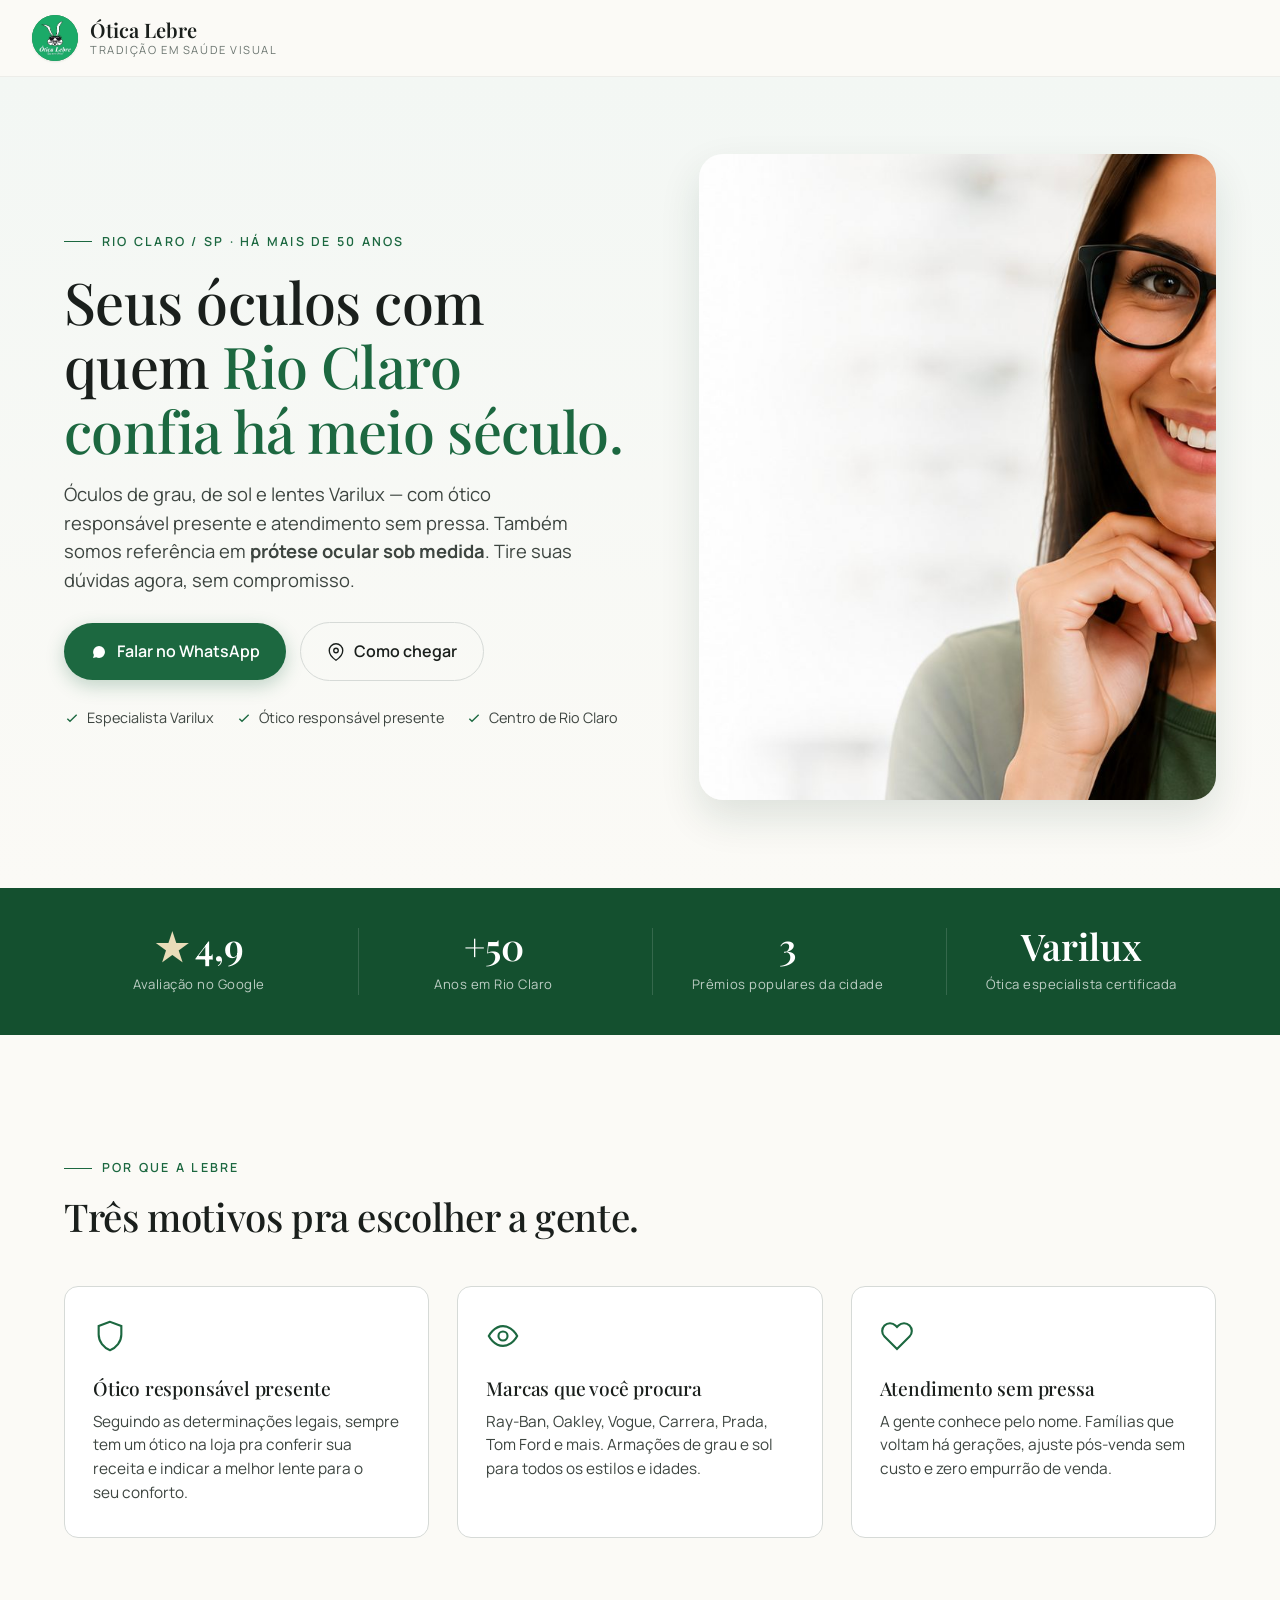
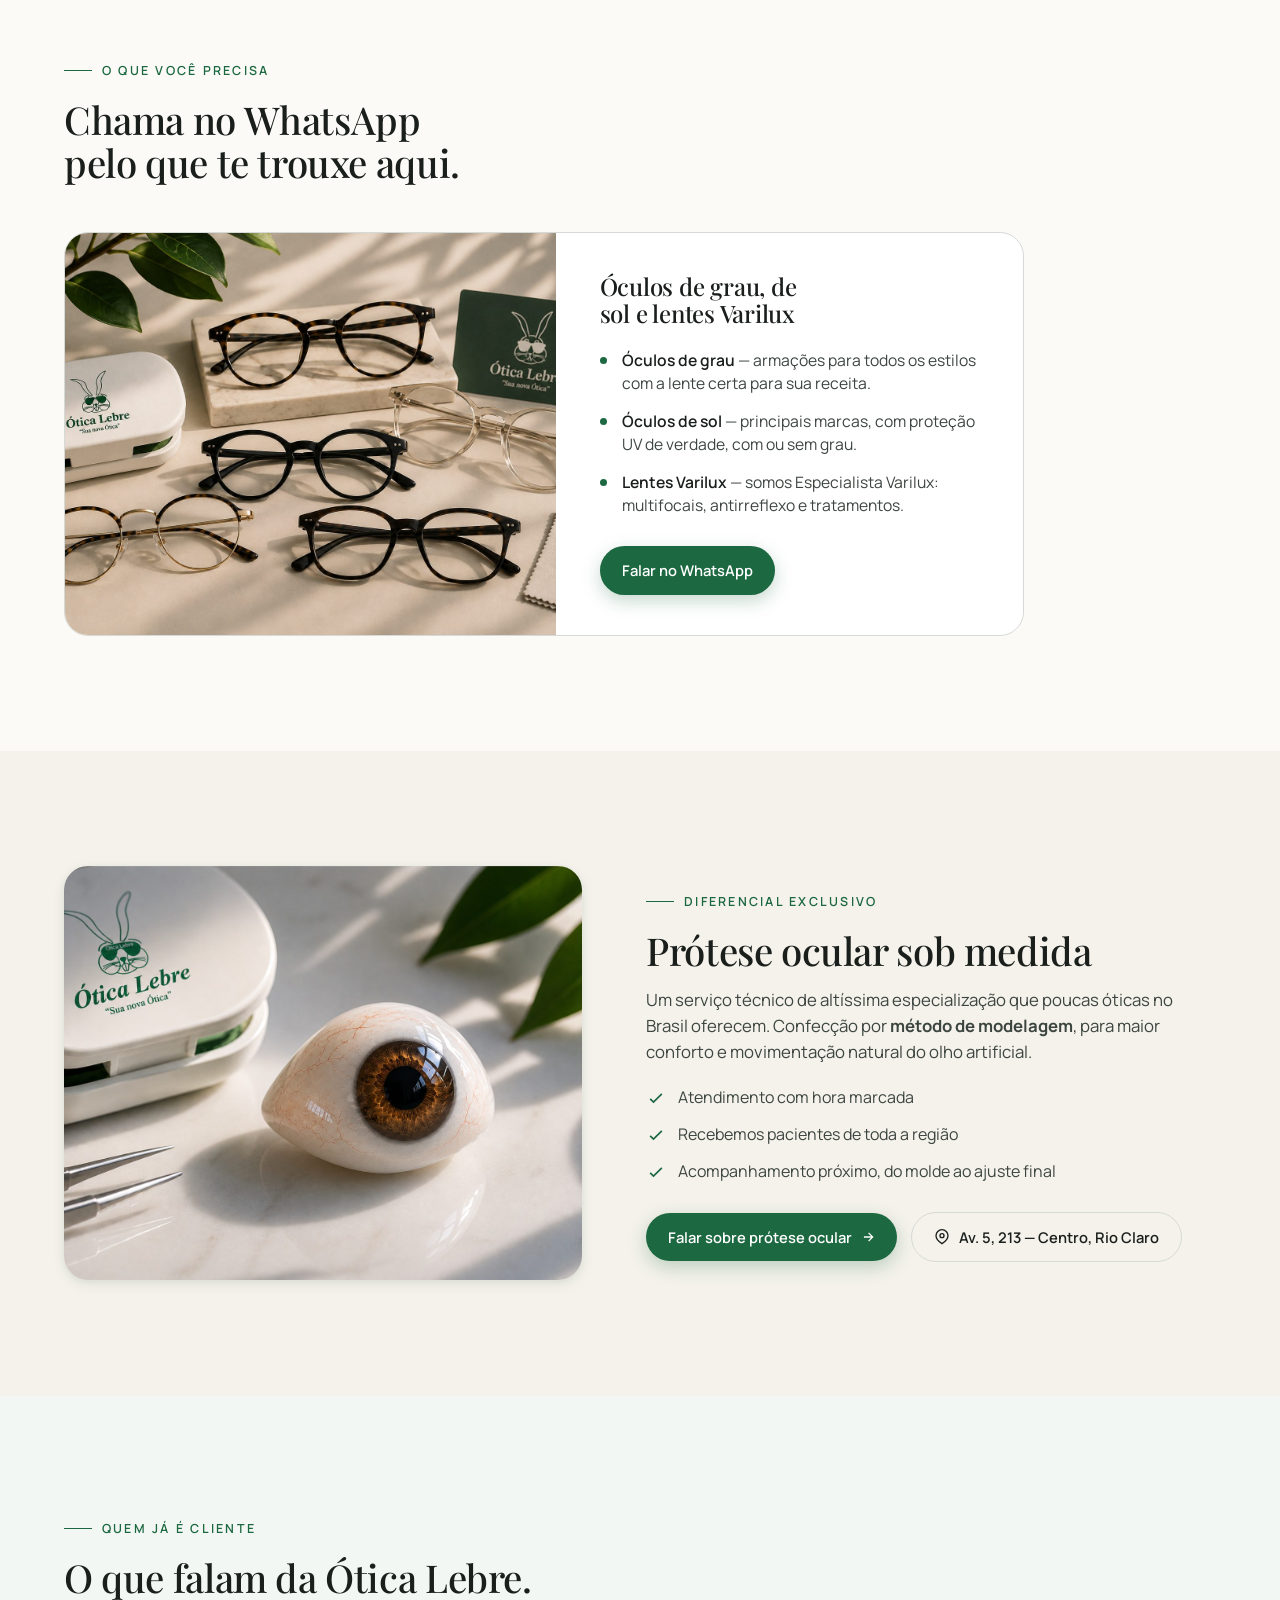
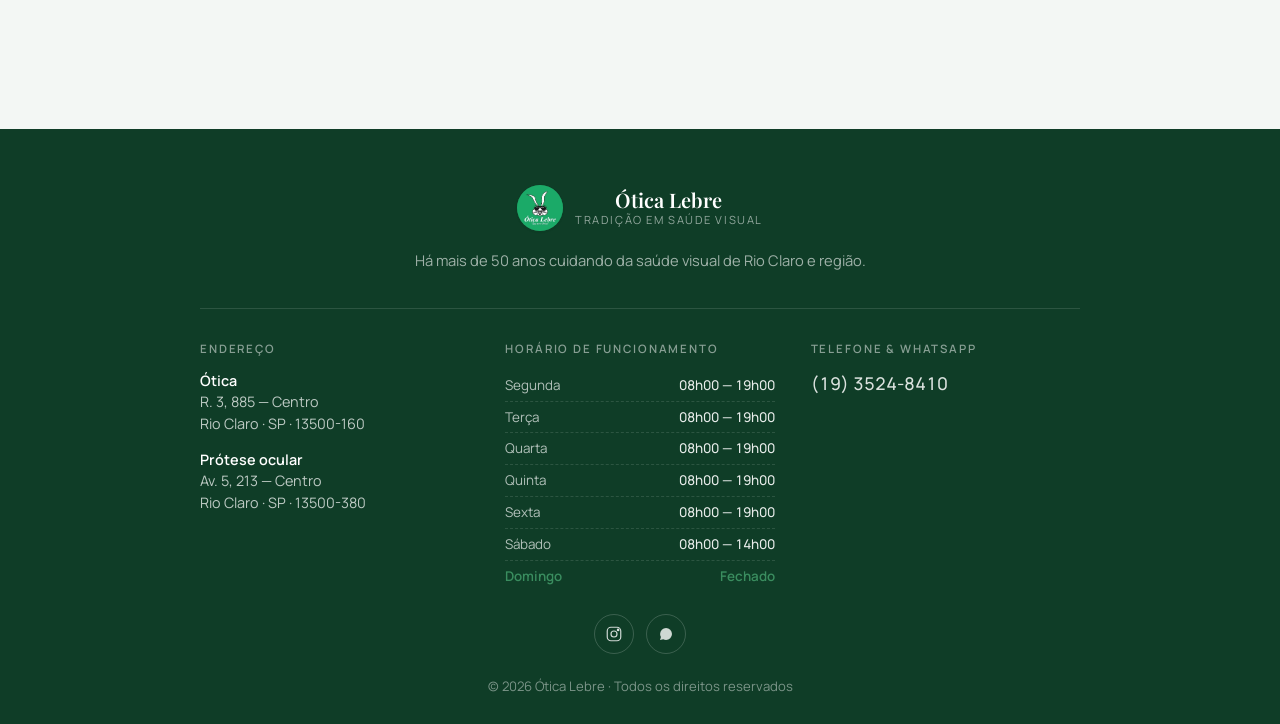
==== commit ef1e4a7e: "Remove CTA final e botão flutuante de WhatsApp do site - Exclui a seção .final-cta "Tire suas dúvida" ====
--- a/index.html
+++ b/index.html
@@ -167,12 +167,6 @@
   .hours-list .row .hr { color: var(--ink-900); font-weight: 500; font-variant-numeric: tabular-nums; }
   .hours-list .row.closed .hr { color: var(--ink-500); font-weight: 400; }
   .hours-list .row.today .day, .hours-list .row.today .hr { color: var(--green-700); font-weight: 600; }
-
-  /* ===== CTA FINAL ===== */
-  .final-cta { background: var(--green-800); color: white; text-align: center; }
-  .final-cta h2 { color: white; max-width: 720px; margin: 0 auto 16px; }
-  .final-cta p { color: rgba(255,255,255,0.8); max-width: 540px; margin: 0 auto 32px; font-size: 1.08rem; }
-  .final-cta .btn { padding: 17px 32px; font-size: 1.05rem; }
 
   /* ===== FOOTER enxuto ===== */
   .lp-footer { background: var(--green-900); color: rgba(255,255,255,0.72); padding: 56px 0 28px; text-align: center; }
@@ -421,18 +415,6 @@
   </div>
 </section>
 
-<!-- ============ CTA FINAL ============ -->
-<section class="final-cta">
-  <div class="container">
-    <h2 data-reveal>Tire suas dúvidas agora, sem compromisso.</h2>
-    <p data-reveal>Mande uma mensagem no WhatsApp e fale direto com a nossa equipe. A gente responde rapidinho.</p>
-    <a class="btn btn-light btn-arrow wa-link" data-msg="Olá! Vim pelo Google e gostaria de tirar uma dúvida com a Ótica Lebre." data-loc="cta_final" href="https://wa.me/551935248410" target="_blank" rel="noopener" data-reveal>
-      <svg width="18" height="18" viewBox="0 0 24 24" fill="currentColor"><path d="M17.6 6.32A7.86 7.86 0 0 0 12.06 4 7.94 7.94 0 0 0 4.13 11.93a7.86 7.86 0 0 0 1.06 3.96L4.05 20l4.21-1.1a7.93 7.93 0 0 0 3.79.97h.01a7.94 7.94 0 0 0 7.93-7.92 7.86 7.86 0 0 0-2.39-5.63Z"/></svg>
-      Falar no WhatsApp agora
-    </a>
-  </div>
-</section>
-
 <!-- ============ FOOTER enxuto ============ -->
 <footer class="lp-footer">
   <div class="container">
@@ -478,12 +460,6 @@
     <div class="copy">© <span id="yr"></span> Ótica Lebre · Todos os direitos reservados</div>
   </div>
 </footer>
-
-<!-- ============ BOTÃO FLUTUANTE WHATSAPP ============ -->
-<a class="wa-float wa-link" data-msg="Olá! Vim pelo Google e gostaria de mais informações." data-loc="float" href="https://wa.me/551935248410" target="_blank" rel="noopener" aria-label="Falar no WhatsApp">
-  <svg viewBox="0 0 24 24" fill="currentColor"><path d="M17.6 6.32A7.86 7.86 0 0 0 12.06 4 7.94 7.94 0 0 0 4.13 11.93a7.86 7.86 0 0 0 1.06 3.96L4.05 20l4.21-1.1a7.93 7.93 0 0 0 3.79.97h.01a7.94 7.94 0 0 0 7.93-7.92 7.86 7.86 0 0 0-2.39-5.63Z"/></svg>
-  <span class="wa-label">Atendimento por WhatsApp</span>
-</a>
 
 <script src="assets/site.js"></script>
 <script>
--- a/assets/styles.css
+++ b/assets/styles.css
@@ -311,29 +311,6 @@
   .footer-grid { grid-template-columns: 1fr; }
 }
 
-/* =============== WHATSAPP FLOAT =============== */
-.wa-float {
-  position: fixed;
-  bottom: 24px; right: 24px;
-  z-index: 90;
-  display: flex; align-items: center; gap: 12px;
-  background: #25D366;
-  color: white;
-  padding: 14px 22px 14px 16px;
-  border-radius: 999px;
-  box-shadow: 0 10px 30px rgba(37, 211, 102, 0.35), 0 4px 10px rgba(0,0,0,0.1);
-  font-weight: 600;
-  font-size: 0.95rem;
-  transition: transform .2s, box-shadow .2s;
-}
-.wa-float:hover { transform: translateY(-2px); box-shadow: 0 14px 36px rgba(37, 211, 102, 0.45); }
-.wa-float svg { width: 24px; height: 24px; flex-shrink: 0; }
-.wa-float .wa-label { display: inline; }
-
-@media (max-width: 540px) {
-  .wa-float { padding: 14px; bottom: 16px; right: 16px; }
-  .wa-float .wa-label { display: none; }
-}
 
 /* =============== MOBILE GLOBAL =============== */
 @media (max-width: 600px) {
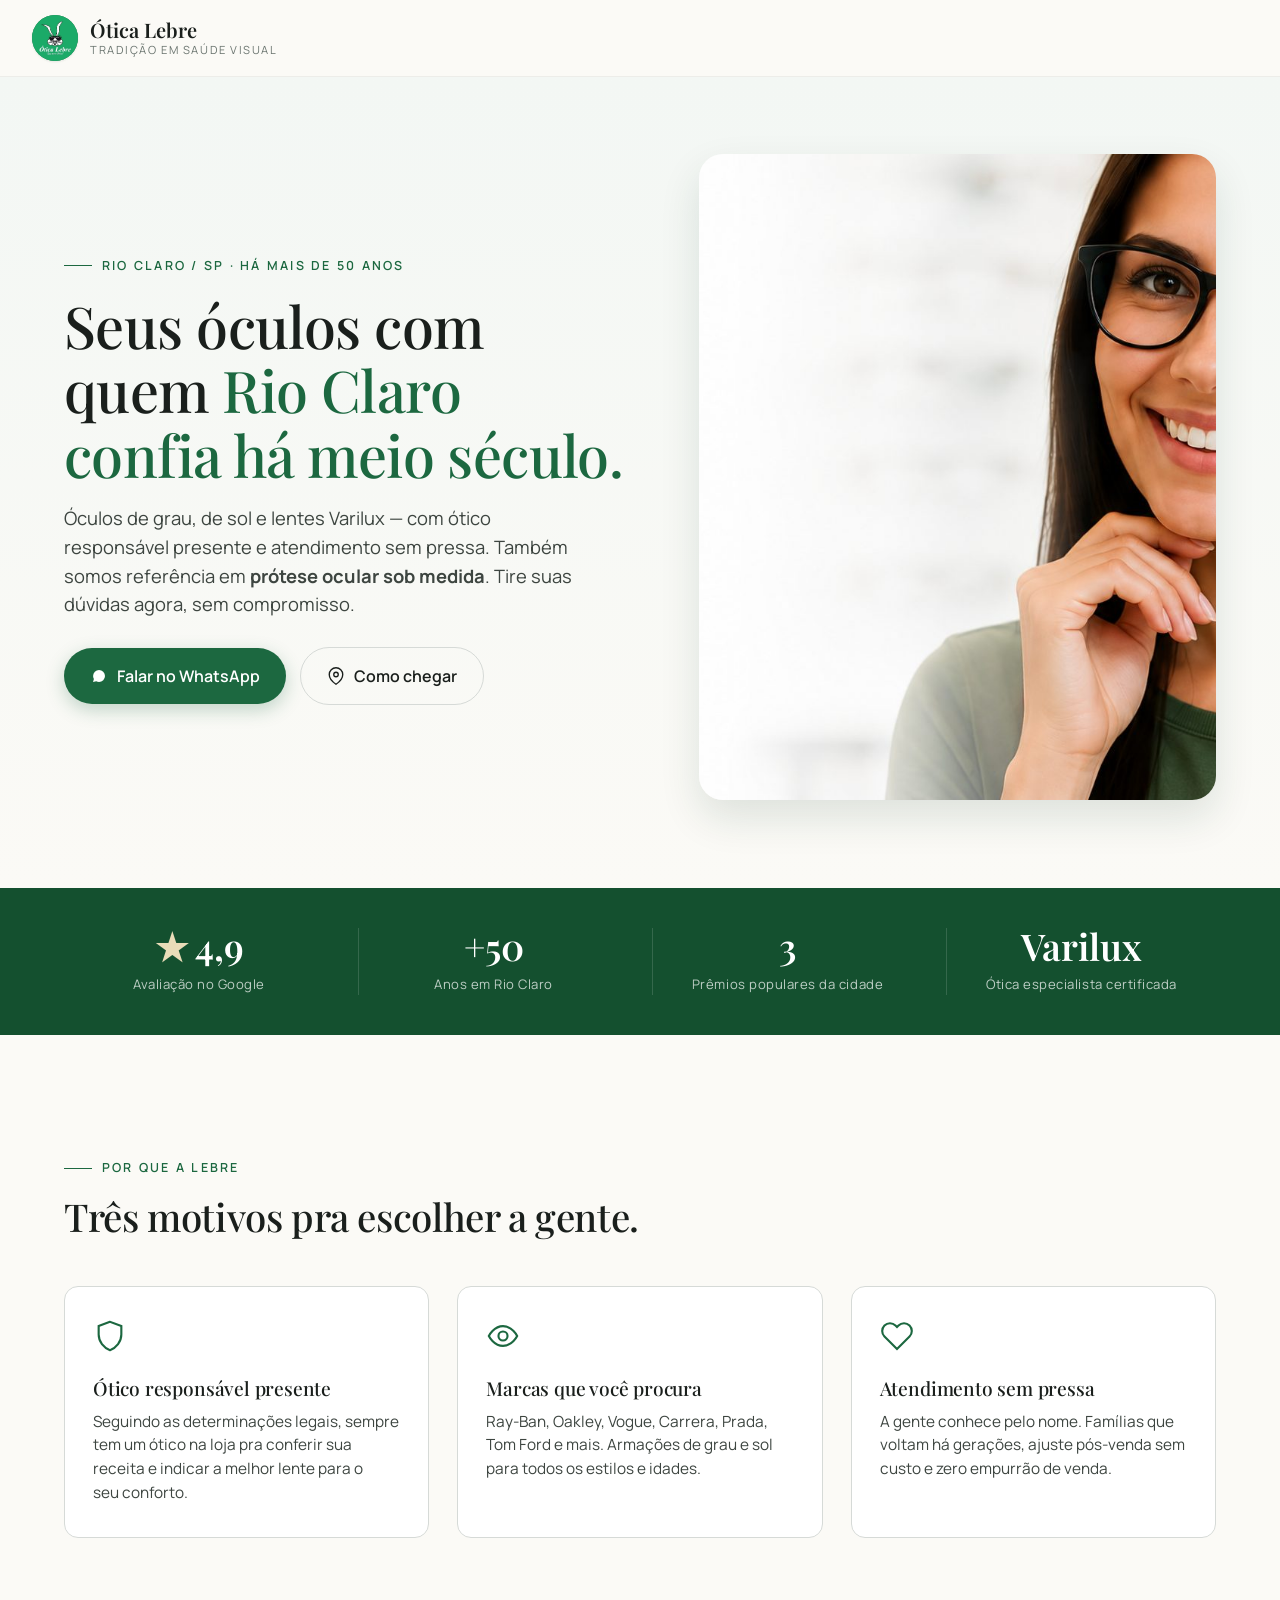
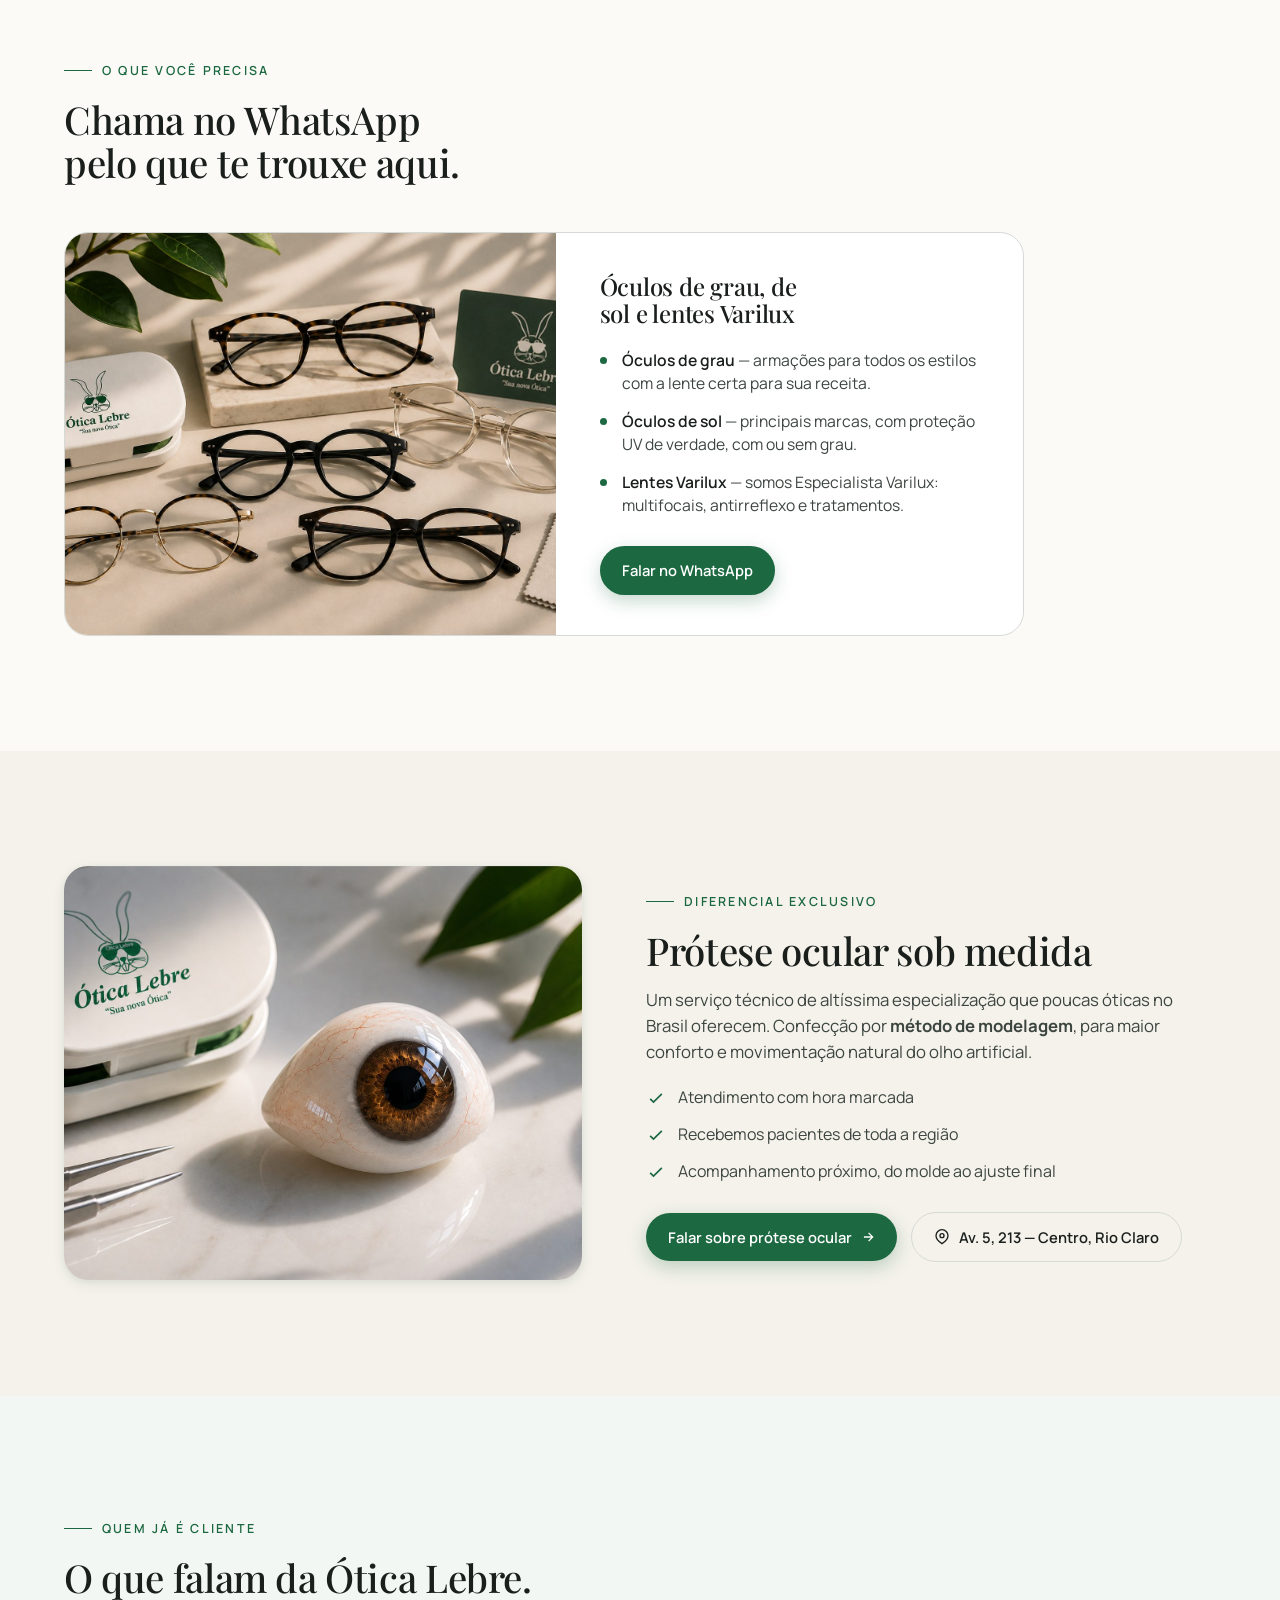
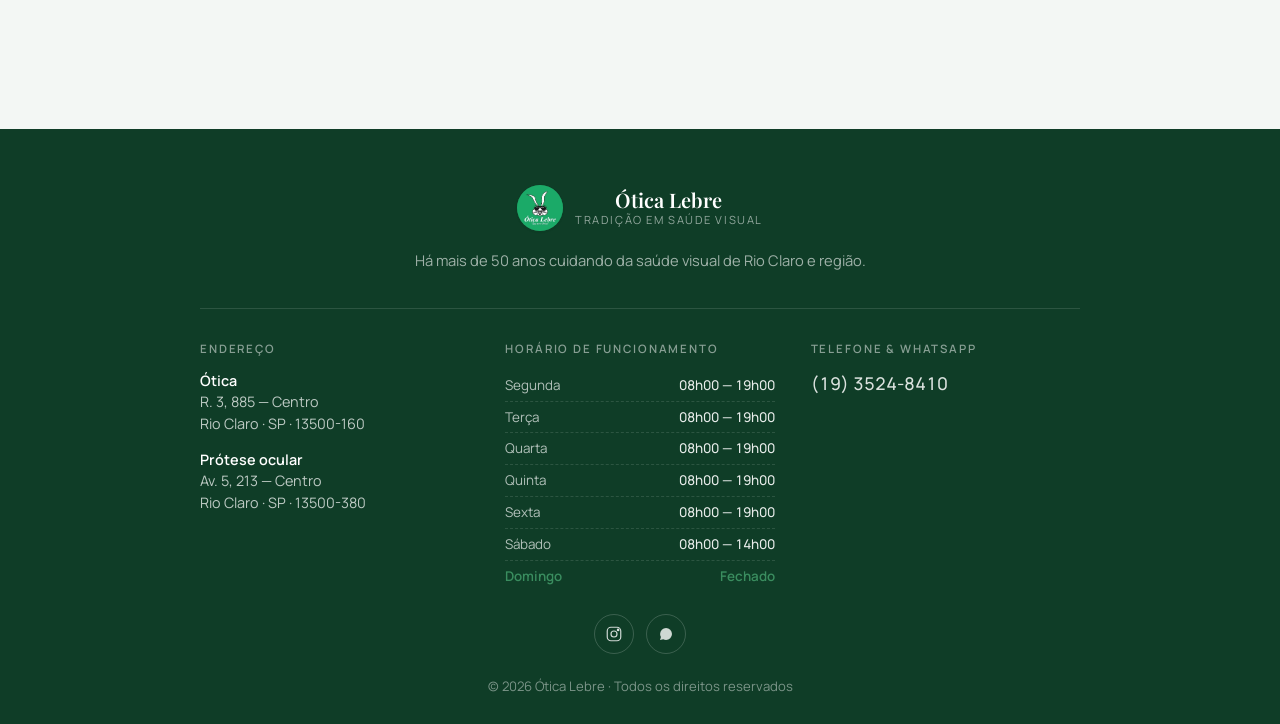
==== commit 7d33b33a: "Remove linha de selos abaixo dos botões do hero Exclui o bloco .hero-trust (Especialista Varilux / Ó" ====
--- a/index.html
+++ b/index.html
@@ -40,13 +40,6 @@
   .hero .lede { font-size: 1.15rem; max-width: 520px; margin-bottom: 28px; }
   .hero-actions { display: flex; flex-wrap: wrap; gap: 14px; align-items: center; }
   .hero-actions .btn { padding: 16px 26px; font-size: 1rem; }
-  .hero-trust {
-    margin-top: 26px;
-    display: flex; flex-wrap: wrap; gap: 8px 22px;
-    font-size: 0.9rem; color: var(--ink-700);
-  }
-  .hero-trust span { display: inline-flex; align-items: center; gap: 7px; }
-  .hero-trust svg { color: var(--green-700); flex-shrink: 0; }
   .hero-photo {
     aspect-ratio: 4/5;
     border-radius: var(--r-xl);
@@ -273,11 +266,6 @@
             Como chegar
           </a>
         </div>
-        <div class="hero-trust" data-reveal>
-          <span><svg width="16" height="16" viewBox="0 0 24 24" fill="none" stroke="currentColor" stroke-width="2"><path d="M5 13l4 4L19 7"/></svg>Especialista Varilux</span>
-          <span><svg width="16" height="16" viewBox="0 0 24 24" fill="none" stroke="currentColor" stroke-width="2"><path d="M5 13l4 4L19 7"/></svg>Ótico responsável presente</span>
-          <span><svg width="16" height="16" viewBox="0 0 24 24" fill="none" stroke="currentColor" stroke-width="2"><path d="M5 13l4 4L19 7"/></svg>Centro de Rio Claro</span>
-        </div>
       </div>
       <div class="hero-photo" style="background-image: url('assets/hero-woman.jpg');" data-reveal></div>
     </div>
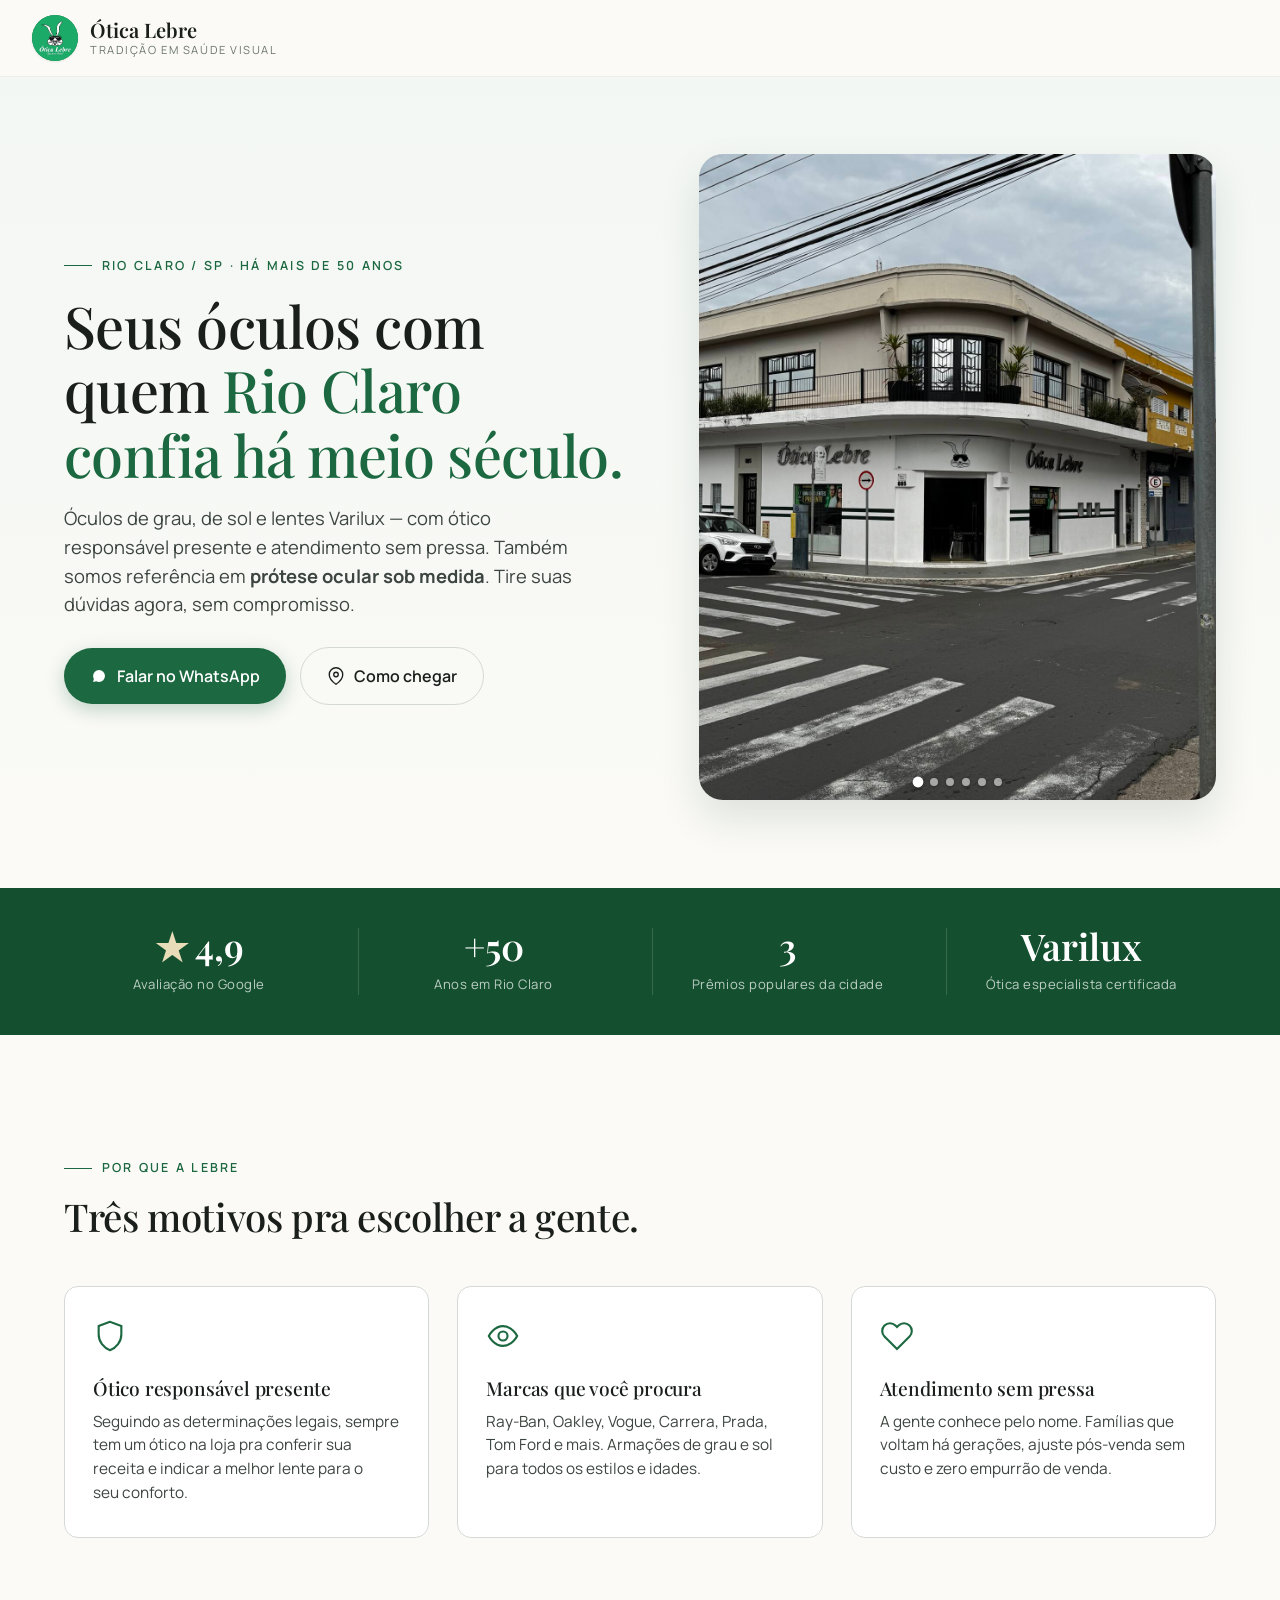
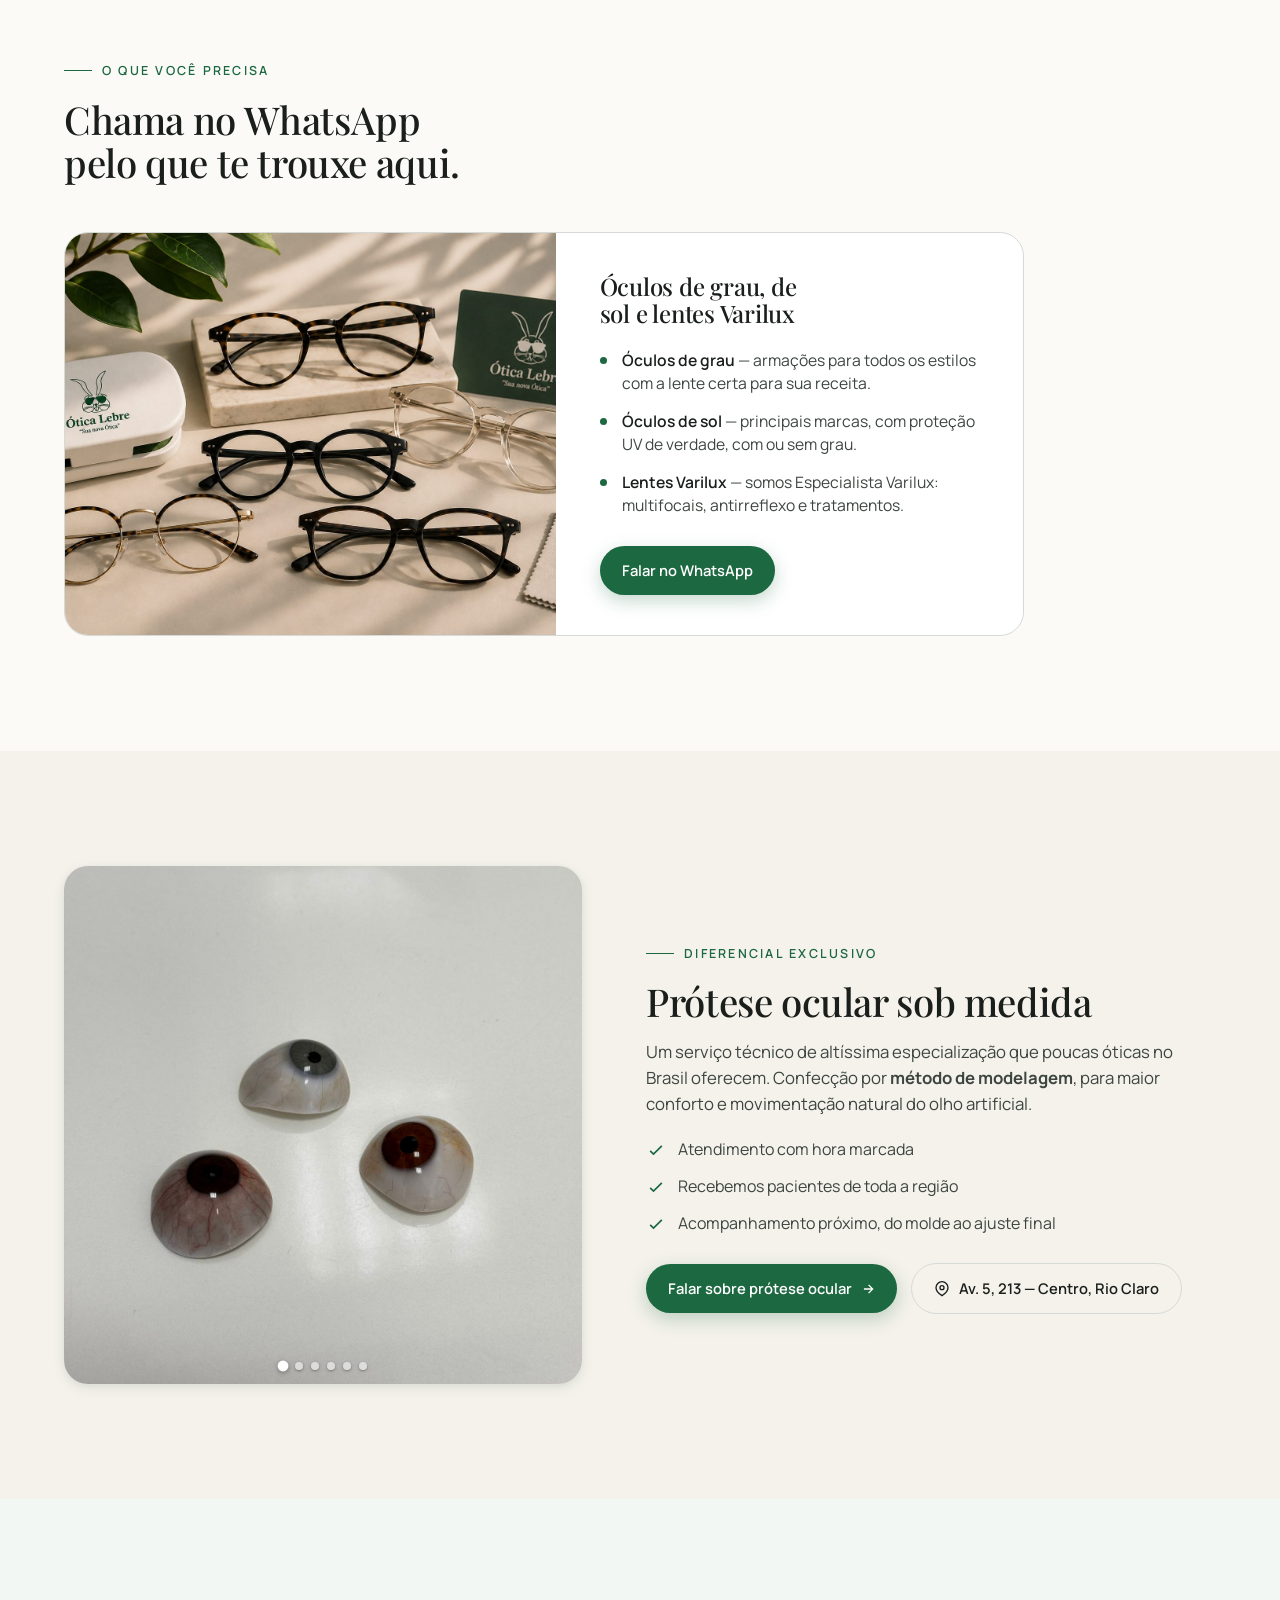
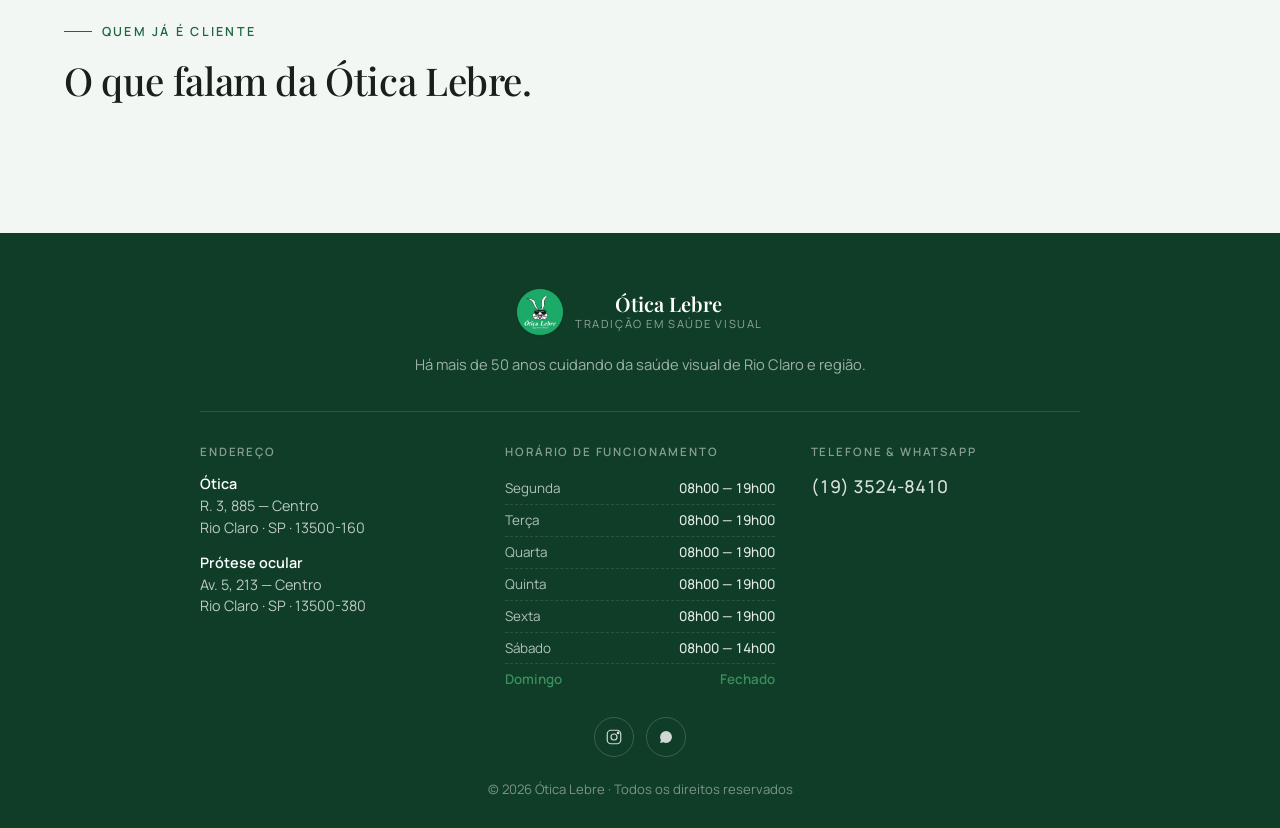
==== commit dd4d6d60: "Adiciona carrossel de fotos no hero e na seção de prótese - Componente de carrossel vanilla reutiliz" ====
--- a/index.html
+++ b/index.html
@@ -44,8 +44,35 @@
     aspect-ratio: 4/5;
     border-radius: var(--r-xl);
     box-shadow: var(--shadow-lg);
-    background-size: cover; background-position: center;
-  }
+    overflow: hidden;
+  }
+
+  /* ===== CARROSSEL (reutilizável) ===== */
+  .carousel { position: relative; width: 100%; height: 100%; overflow: hidden; touch-action: pan-y; }
+  .carousel-track { display: flex; height: 100%; transition: transform .55s cubic-bezier(.4,0,.2,1); will-change: transform; }
+  .carousel-slide { flex: 0 0 100%; height: 100%; }
+  .carousel-slide img { width: 100%; height: 100%; object-fit: cover; display: block; }
+  .carousel-arrow {
+    position: absolute; top: 50%; transform: translateY(-50%); z-index: 2;
+    width: 40px; height: 40px; border-radius: 50%; border: none;
+    background: rgba(255,255,255,0.85); color: var(--ink-900);
+    display: grid; place-items: center; cursor: pointer;
+    box-shadow: 0 2px 10px rgba(0,0,0,0.18); transition: background .2s, opacity .2s;
+    opacity: 0;
+  }
+  .carousel:hover .carousel-arrow, .carousel:focus-within .carousel-arrow { opacity: 1; }
+  .carousel-arrow:hover { background: #fff; }
+  .carousel-arrow.prev { left: 12px; }
+  .carousel-arrow.next { right: 12px; }
+  .carousel-arrow svg { width: 20px; height: 20px; }
+  .carousel-dots { position: absolute; bottom: 14px; left: 0; right: 0; display: flex; justify-content: center; gap: 8px; z-index: 2; }
+  .carousel-dots button {
+    width: 8px; height: 8px; padding: 0; border: none; border-radius: 50%;
+    background: rgba(255,255,255,0.55); cursor: pointer;
+    box-shadow: 0 1px 3px rgba(0,0,0,0.35); transition: background .2s, transform .2s;
+  }
+  .carousel-dots button.active { background: #fff; transform: scale(1.35); }
+  @media (max-width: 540px) { .carousel-arrow { opacity: 1; width: 36px; height: 36px; } }
 
   /* ===== FAIXA DE PROVA SOCIAL ===== */
   .proof {
@@ -131,9 +158,9 @@
     gap: clamp(32px, 5vw, 64px); align-items: center;
   }
   .protese-photo {
-    aspect-ratio: 5/4; border-radius: var(--r-xl);
+    aspect-ratio: 1/1; border-radius: var(--r-xl);
     box-shadow: var(--shadow-md);
-    background-size: cover; background-position: center;
+    overflow: hidden;
   }
   .protese ul { list-style: none; padding: 0; margin: 20px 0 28px; display: grid; gap: 12px; }
   .protese li { display: flex; gap: 12px; align-items: flex-start; font-size: 1rem; color: var(--ink-700); }
@@ -209,7 +236,7 @@
     .hero-photo {
       order: 2;
       width: 100%; max-width: 100%;
-      aspect-ratio: 16 / 11;
+      aspect-ratio: 4 / 5;
     }
     .proof-grid { grid-template-columns: 1fr 1fr; gap: 20px; }
     .proof-item:nth-child(3) { border-left: 0; }
@@ -219,7 +246,7 @@
     .o-card--wide .o-body { padding: 28px 26px; }
     .o-card--wide .btn { width: 100%; }
     .protese-grid { grid-template-columns: 1fr; }
-    .protese-photo { width: 100%; max-width: 100%; order: 2; aspect-ratio: 16 / 11; }
+    .protese-photo { width: 100%; max-width: 100%; order: 2; aspect-ratio: 1 / 1; }
     .lp-footer .footer-info { grid-template-columns: 1fr; gap: 28px; max-width: 360px; }
   }
   @media (max-width: 540px) {
@@ -267,7 +294,18 @@
           </a>
         </div>
       </div>
-      <div class="hero-photo" style="background-image: url('assets/hero-woman.jpg');" data-reveal></div>
+      <div class="hero-photo" data-reveal>
+        <div class="carousel" data-carousel data-autoplay="5000" aria-label="Fotos da Ótica Lebre">
+          <div class="carousel-track">
+            <div class="carousel-slide"><img src="assets/carrossel/hero/hero-1.jpg" alt="Fachada da Ótica Lebre no centro de Rio Claro"></div>
+            <div class="carousel-slide"><img data-src="assets/carrossel/hero/hero-4.jpg" alt="Entrada da Ótica Lebre"></div>
+            <div class="carousel-slide"><img data-src="assets/carrossel/hero/hero-5.jpg" alt="Armações de óculos na Ótica Lebre"></div>
+            <div class="carousel-slide"><img data-src="assets/carrossel/hero/hero-6.jpg" alt="Mostruário de armações"></div>
+            <div class="carousel-slide"><img data-src="assets/carrossel/hero/hero-3.jpg" alt="Óculos e acessórios em exposição"></div>
+            <div class="carousel-slide"><img data-src="assets/carrossel/hero/hero-2.jpg" alt="Interior da loja Ótica Lebre"></div>
+          </div>
+        </div>
+      </div>
     </div>
   </div>
 </section>
@@ -353,7 +391,18 @@
 <section class="protese">
   <div class="container">
     <div class="protese-grid">
-      <div class="protese-photo" style="background-image: url('assets/protese-hero.jpg');" data-reveal></div>
+      <div class="protese-photo" data-reveal>
+        <div class="carousel" data-carousel data-autoplay="6000" aria-label="Espaço de prótese ocular">
+          <div class="carousel-track">
+            <div class="carousel-slide"><img src="assets/carrossel/protese/protese-6.jpg" alt="Próteses oculares feitas sob medida" loading="lazy"></div>
+            <div class="carousel-slide"><img data-src="assets/carrossel/protese/protese-4.jpg" alt="Sala de atendimento de prótese ocular"></div>
+            <div class="carousel-slide"><img data-src="assets/carrossel/protese/protese-3.jpg" alt="Corredor da clínica"></div>
+            <div class="carousel-slide"><img data-src="assets/carrossel/protese/protese-1.jpg" alt="Recepção e área de espera"></div>
+            <div class="carousel-slide"><img data-src="assets/carrossel/protese/protese-2.jpg" alt="Sala de espera"></div>
+            <div class="carousel-slide"><img data-src="assets/carrossel/protese/protese-5.jpg" alt="Consultório de atendimento"></div>
+          </div>
+        </div>
+      </div>
       <div data-reveal>
         <span class="eyebrow">Diferencial exclusivo</span>
         <h2>Prótese ocular sob medida</h2>
@@ -469,6 +518,76 @@
     });
   });
 
+  // Carrossel(s): autoplay + setas + bolinhas + swipe no celular
+  document.querySelectorAll('[data-carousel]').forEach(function(root) {
+    var track = root.querySelector('.carousel-track');
+    var slides = Array.prototype.slice.call(root.querySelectorAll('.carousel-slide'));
+    if (slides.length <= 1) return;
+    var index = 0;
+    var delay = parseInt(root.getAttribute('data-autoplay'), 10) || 0;
+    var timer = null;
+
+    // Lazy: carrega as fotos quando o carrossel se aproxima da viewport
+    var io = new IntersectionObserver(function(entries) {
+      if (entries[0].isIntersecting) {
+        root.querySelectorAll('img[data-src]').forEach(function(img) {
+          img.src = img.getAttribute('data-src');
+          img.removeAttribute('data-src');
+        });
+        io.disconnect();
+      }
+    }, { rootMargin: '300px' });
+    io.observe(root);
+
+    var prev = document.createElement('button');
+    prev.className = 'carousel-arrow prev'; prev.type = 'button';
+    prev.setAttribute('aria-label', 'Foto anterior');
+    prev.innerHTML = '<svg viewBox="0 0 24 24" fill="none" stroke="currentColor" stroke-width="2.2"><path d="M15 18l-6-6 6-6"/></svg>';
+    var next = document.createElement('button');
+    next.className = 'carousel-arrow next'; next.type = 'button';
+    next.setAttribute('aria-label', 'Próxima foto');
+    next.innerHTML = '<svg viewBox="0 0 24 24" fill="none" stroke="currentColor" stroke-width="2.2"><path d="M9 6l6 6-6 6"/></svg>';
+    root.appendChild(prev); root.appendChild(next);
+
+    var dots = document.createElement('div');
+    dots.className = 'carousel-dots';
+    var dotBtns = slides.map(function(_, i) {
+      var b = document.createElement('button'); b.type = 'button';
+      b.setAttribute('aria-label', 'Ir para a foto ' + (i + 1));
+      b.addEventListener('click', function() { go(i); restart(); });
+      dots.appendChild(b); return b;
+    });
+    root.appendChild(dots);
+
+    function update() {
+      track.style.transform = 'translateX(' + (-index * 100) + '%)';
+      dotBtns.forEach(function(b, i) { b.classList.toggle('active', i === index); });
+    }
+    function go(i) { index = (i + slides.length) % slides.length; update(); }
+    function start() { if (delay && !timer) timer = setInterval(function() { go(index + 1); }, delay); }
+    function stop() { if (timer) { clearInterval(timer); timer = null; } }
+    function restart() { stop(); start(); }
+
+    prev.addEventListener('click', function() { go(index - 1); restart(); });
+    next.addEventListener('click', function() { go(index + 1); restart(); });
+    root.addEventListener('mouseenter', stop);
+    root.addEventListener('mouseleave', start);
+
+    var x0 = null;
+    root.addEventListener('touchstart', function(e) { x0 = e.touches[0].clientX; stop(); }, { passive: true });
+    root.addEventListener('touchend', function(e) {
+      if (x0 === null) return;
+      var dx = e.changedTouches[0].clientX - x0;
+      if (Math.abs(dx) > 40) go(index + (dx < 0 ? 1 : -1));
+      x0 = null; start();
+    });
+    document.addEventListener('visibilitychange', function() {
+      if (document.hidden) stop(); else start();
+    });
+
+    update(); start();
+  });
+
   // Destaca o dia de hoje na tabela de horários
   (function() {
     var today = new Date().getDay();
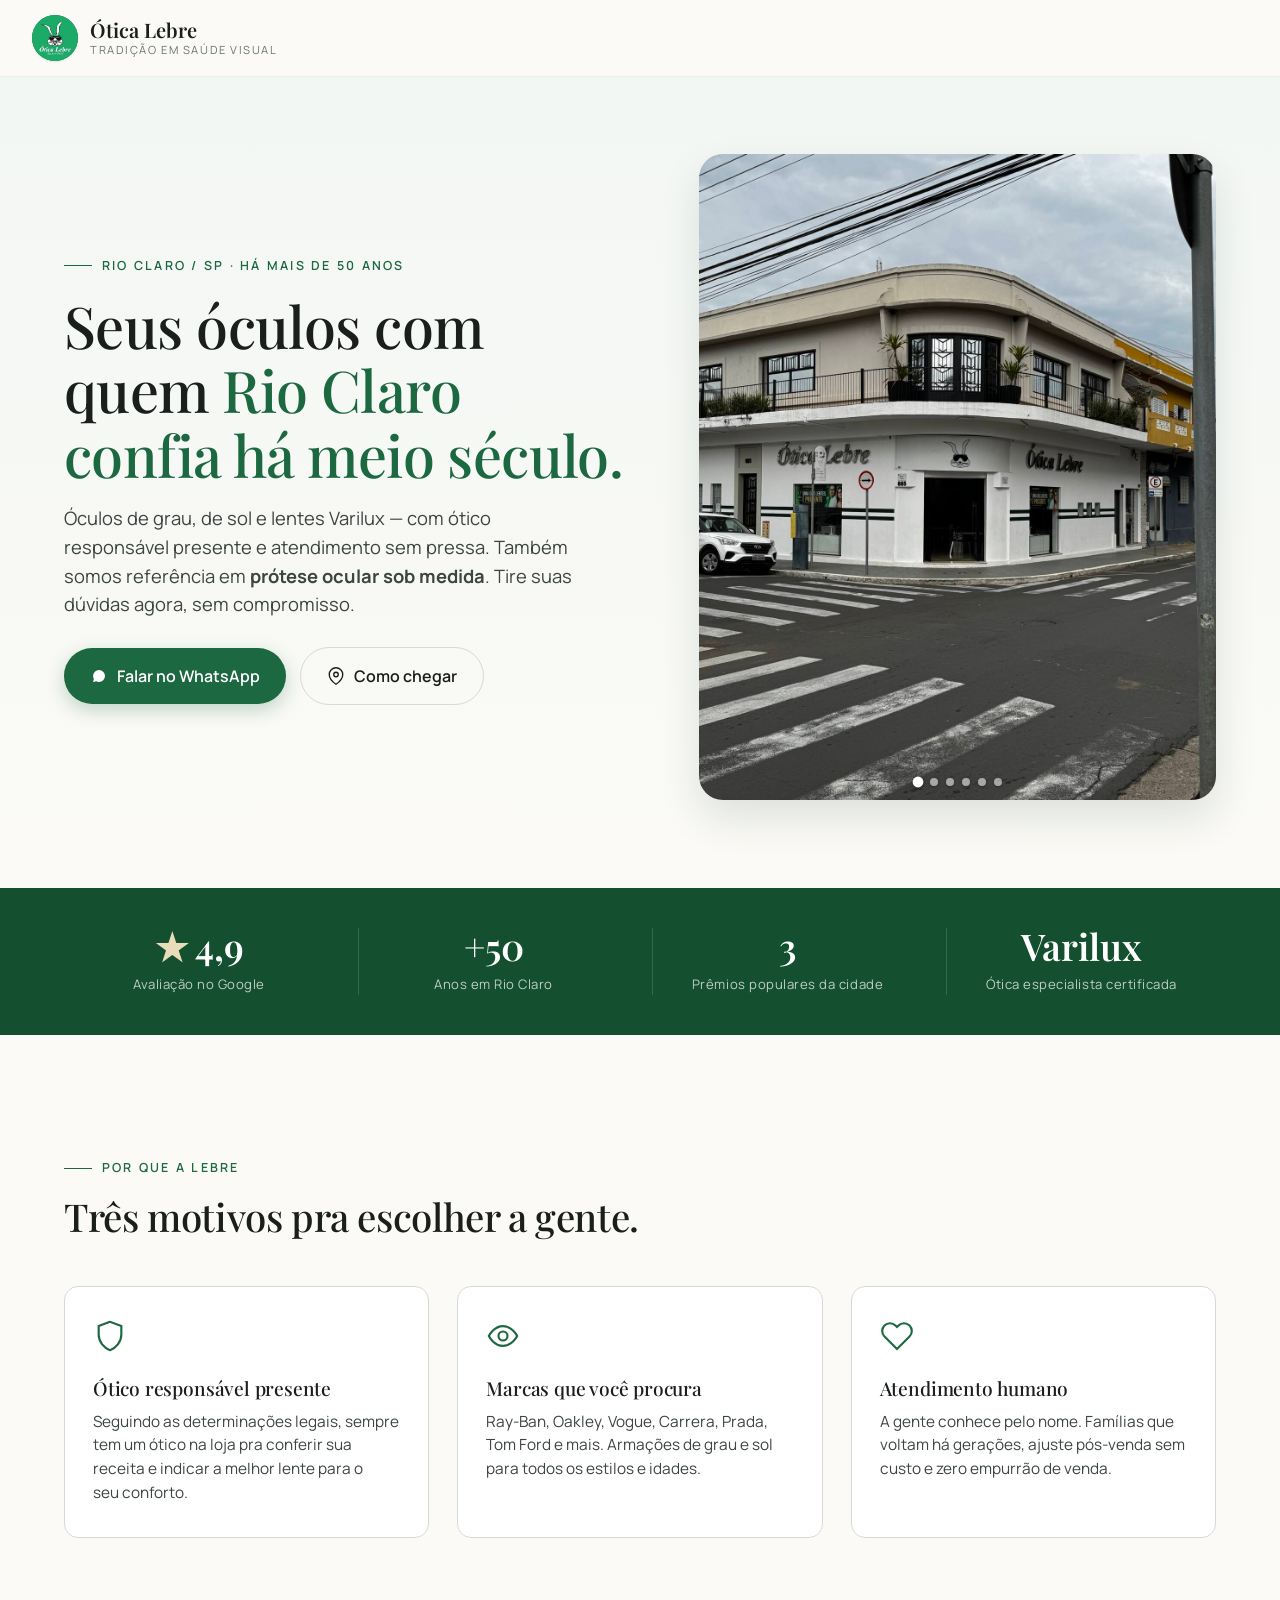
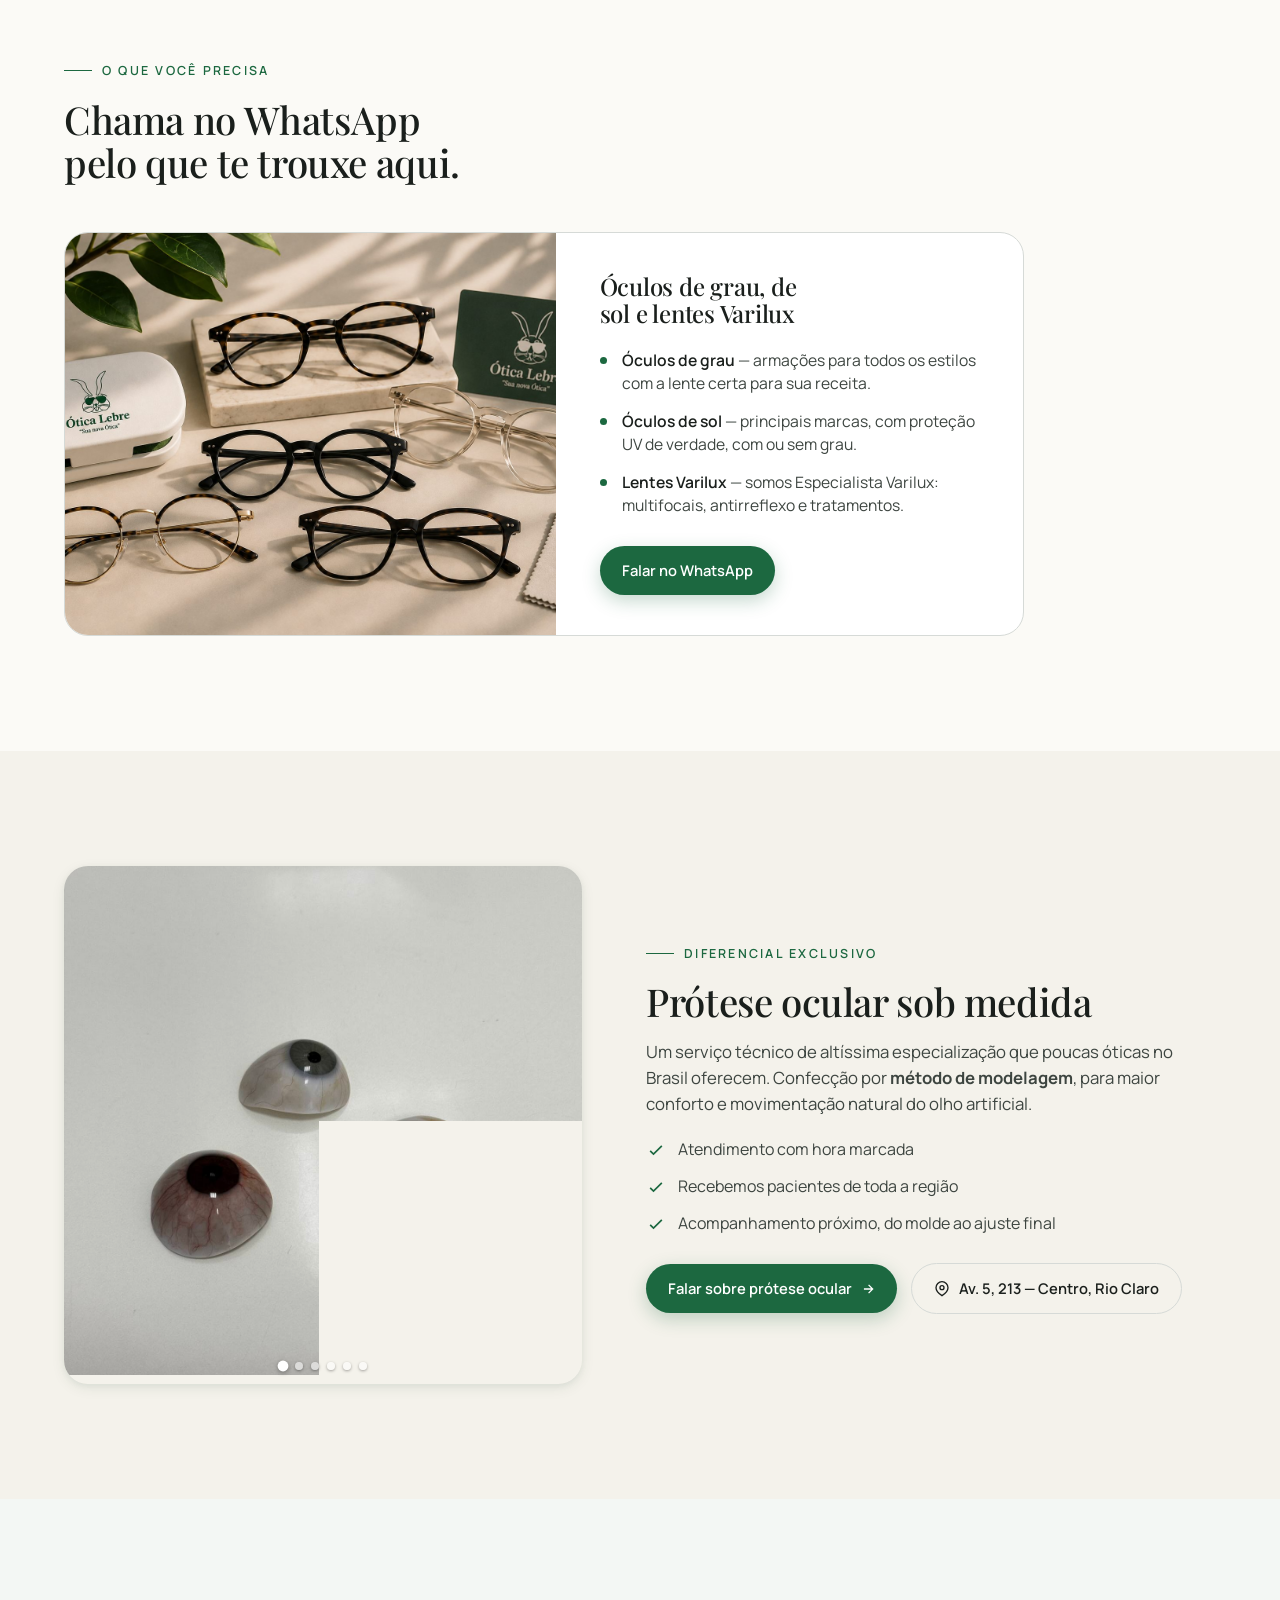
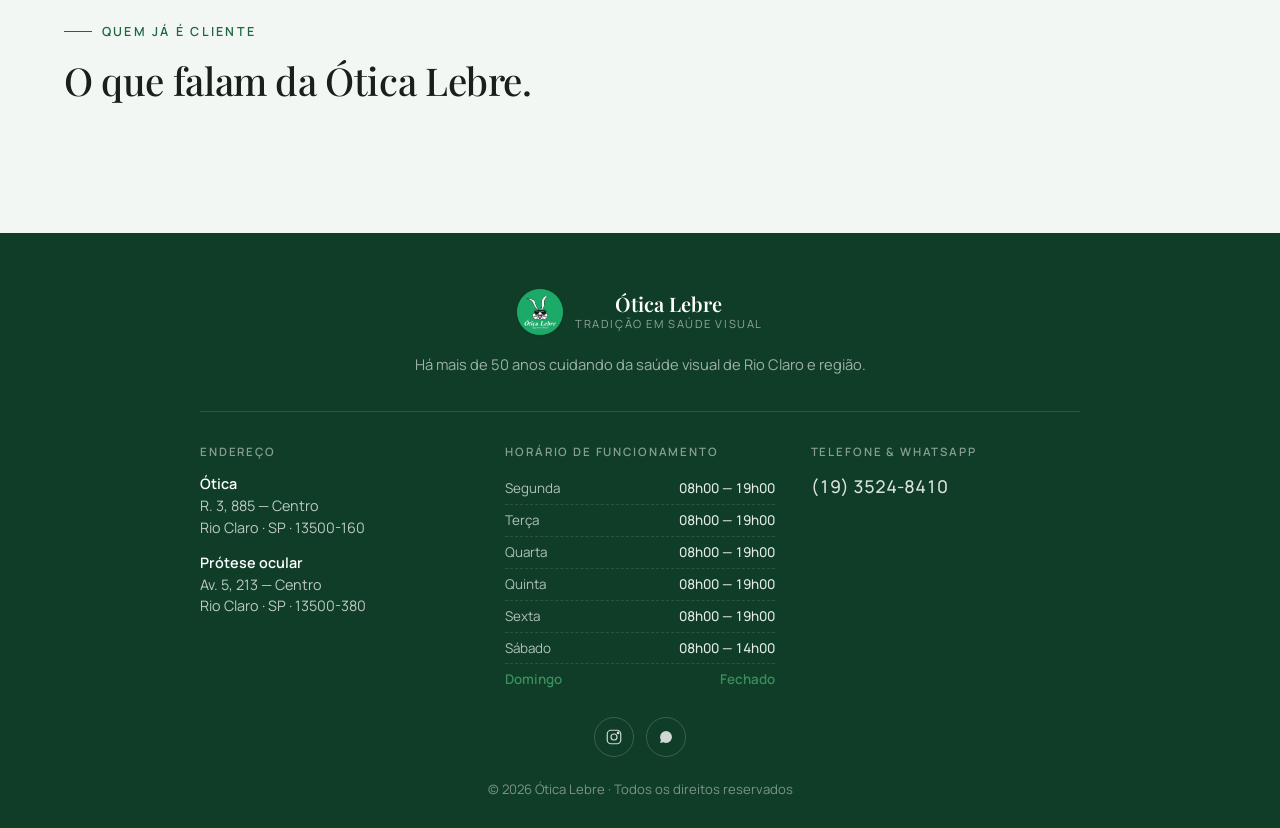
==== commit b110b244: "Renomeia card "Atendimento sem pressa" para "Atendimento humano" Co-Authored-By: Claude Opus 4.8 (1M" ====
--- a/index.html
+++ b/index.html
@@ -242,7 +242,7 @@
     .proof-item:nth-child(3) { border-left: 0; }
     .diffs .d-grid, .offers .o-grid, .rv-grid { grid-template-columns: 1fr; }
     .o-card--wide { grid-template-columns: 1fr; }
-    .o-card--wide .o-img { aspect-ratio: 16 / 10; min-height: 0; }
+    .o-card--wide .o-img { aspect-ratio: 16 / 10; min-height: 0; align-self: start; }
     .o-card--wide .o-body { padding: 28px 26px; }
     .o-card--wide .btn { width: 100%; }
     .protese-grid { grid-template-columns: 1fr; }
@@ -356,7 +356,7 @@
       </div>
       <div class="d-card" data-reveal>
         <svg width="34" height="34" viewBox="0 0 24 24" fill="none" stroke="currentColor" stroke-width="1.5"><path d="M20.84 4.61a5.5 5.5 0 0 0-7.78 0L12 5.67l-1.06-1.06a5.5 5.5 0 0 0-7.78 7.78l1.06 1.06L12 21.23l7.78-7.78 1.06-1.06a5.5 5.5 0 0 0 0-7.78Z"/></svg>
-        <h3>Atendimento sem pressa</h3>
+        <h3>Atendimento humano</h3>
         <p>A gente conhece pelo nome. Famílias que voltam há gerações, ajuste pós-venda sem custo e zero empurrão de venda.</p>
       </div>
     </div>
@@ -447,7 +447,7 @@
          (Alternativas equivalentes: Elfsight, EmbedSocial, Tagembed.)
          ============================================================ -->
     <div id="google-reviews-widget" data-reveal>
-      <script defer async src='https://cdn.trustindex.io/loader.js?f3b73f87371f971e4f36e507a8e'></script>
+      <script defer async src='https://cdn.trustindex.io/loader.js?4d77f9174dbf971c90261d4aa4a'></script>
     </div>
   </div>
 </section>
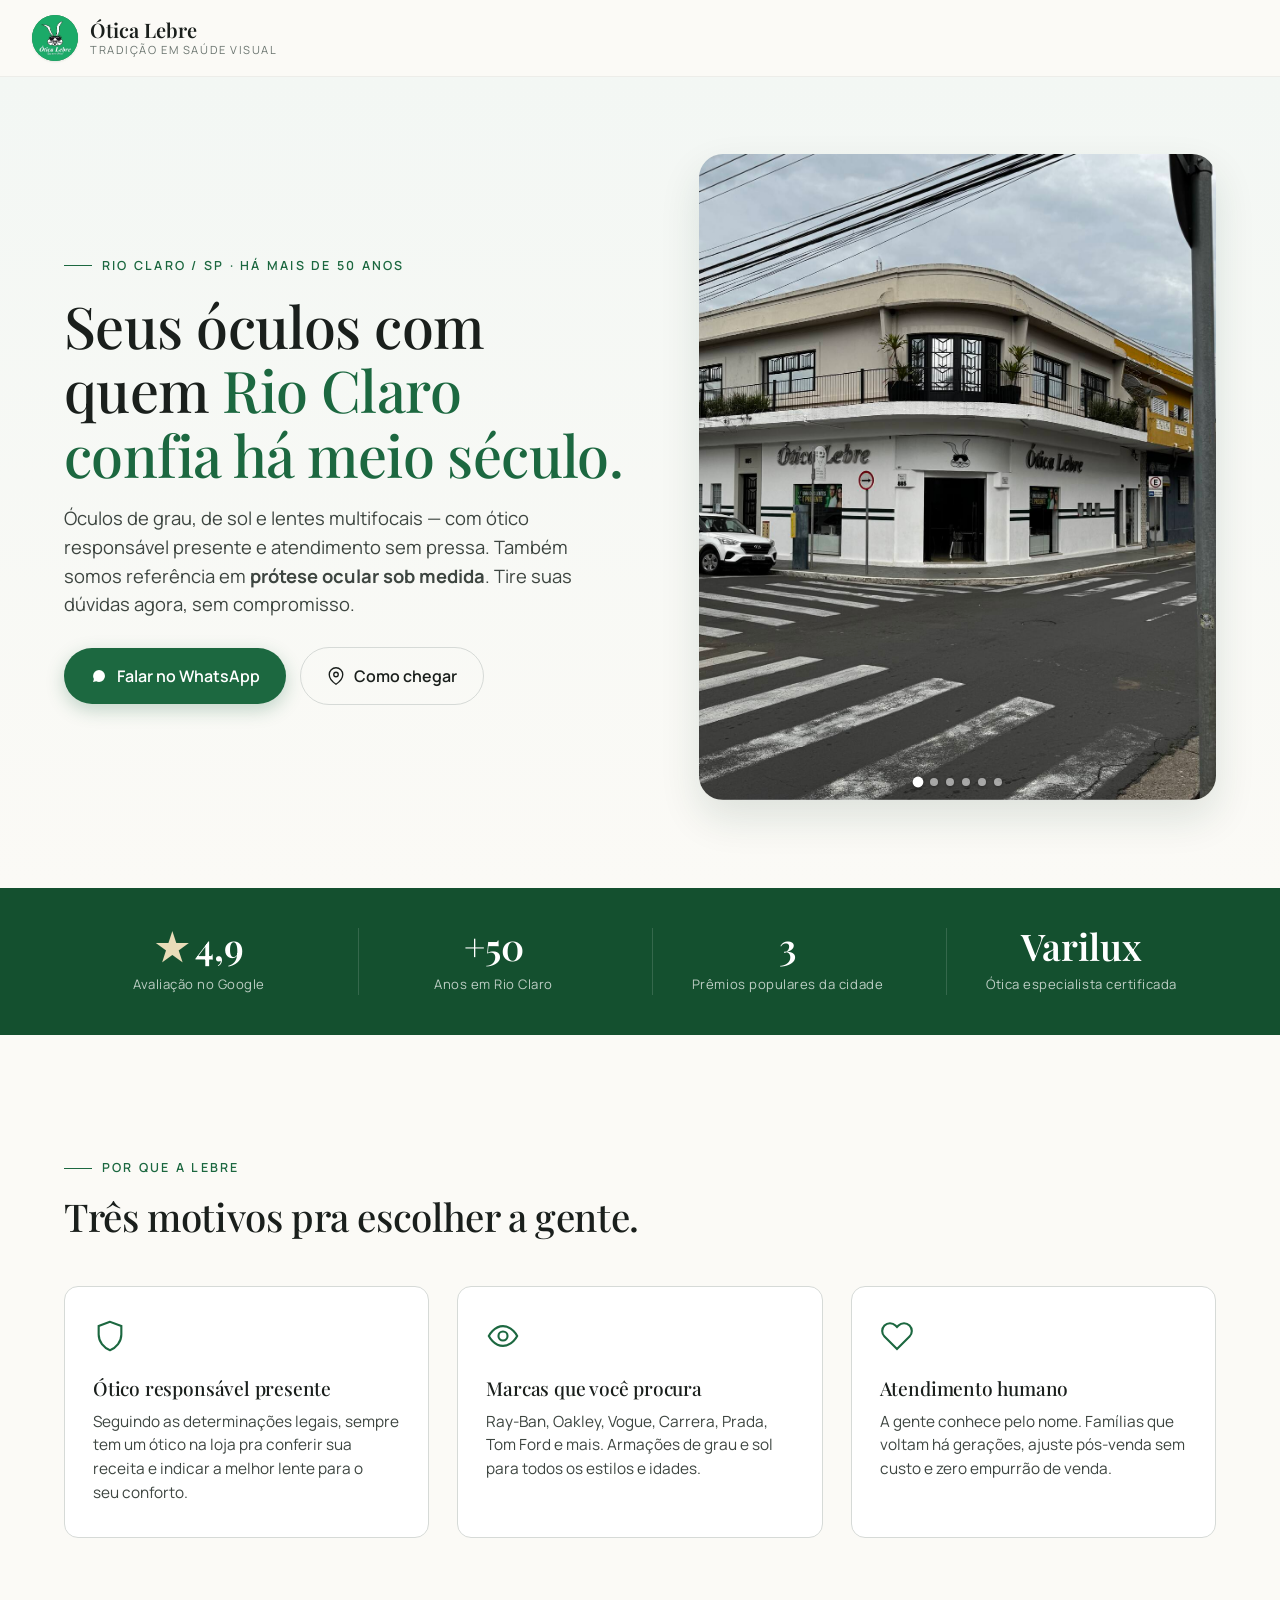
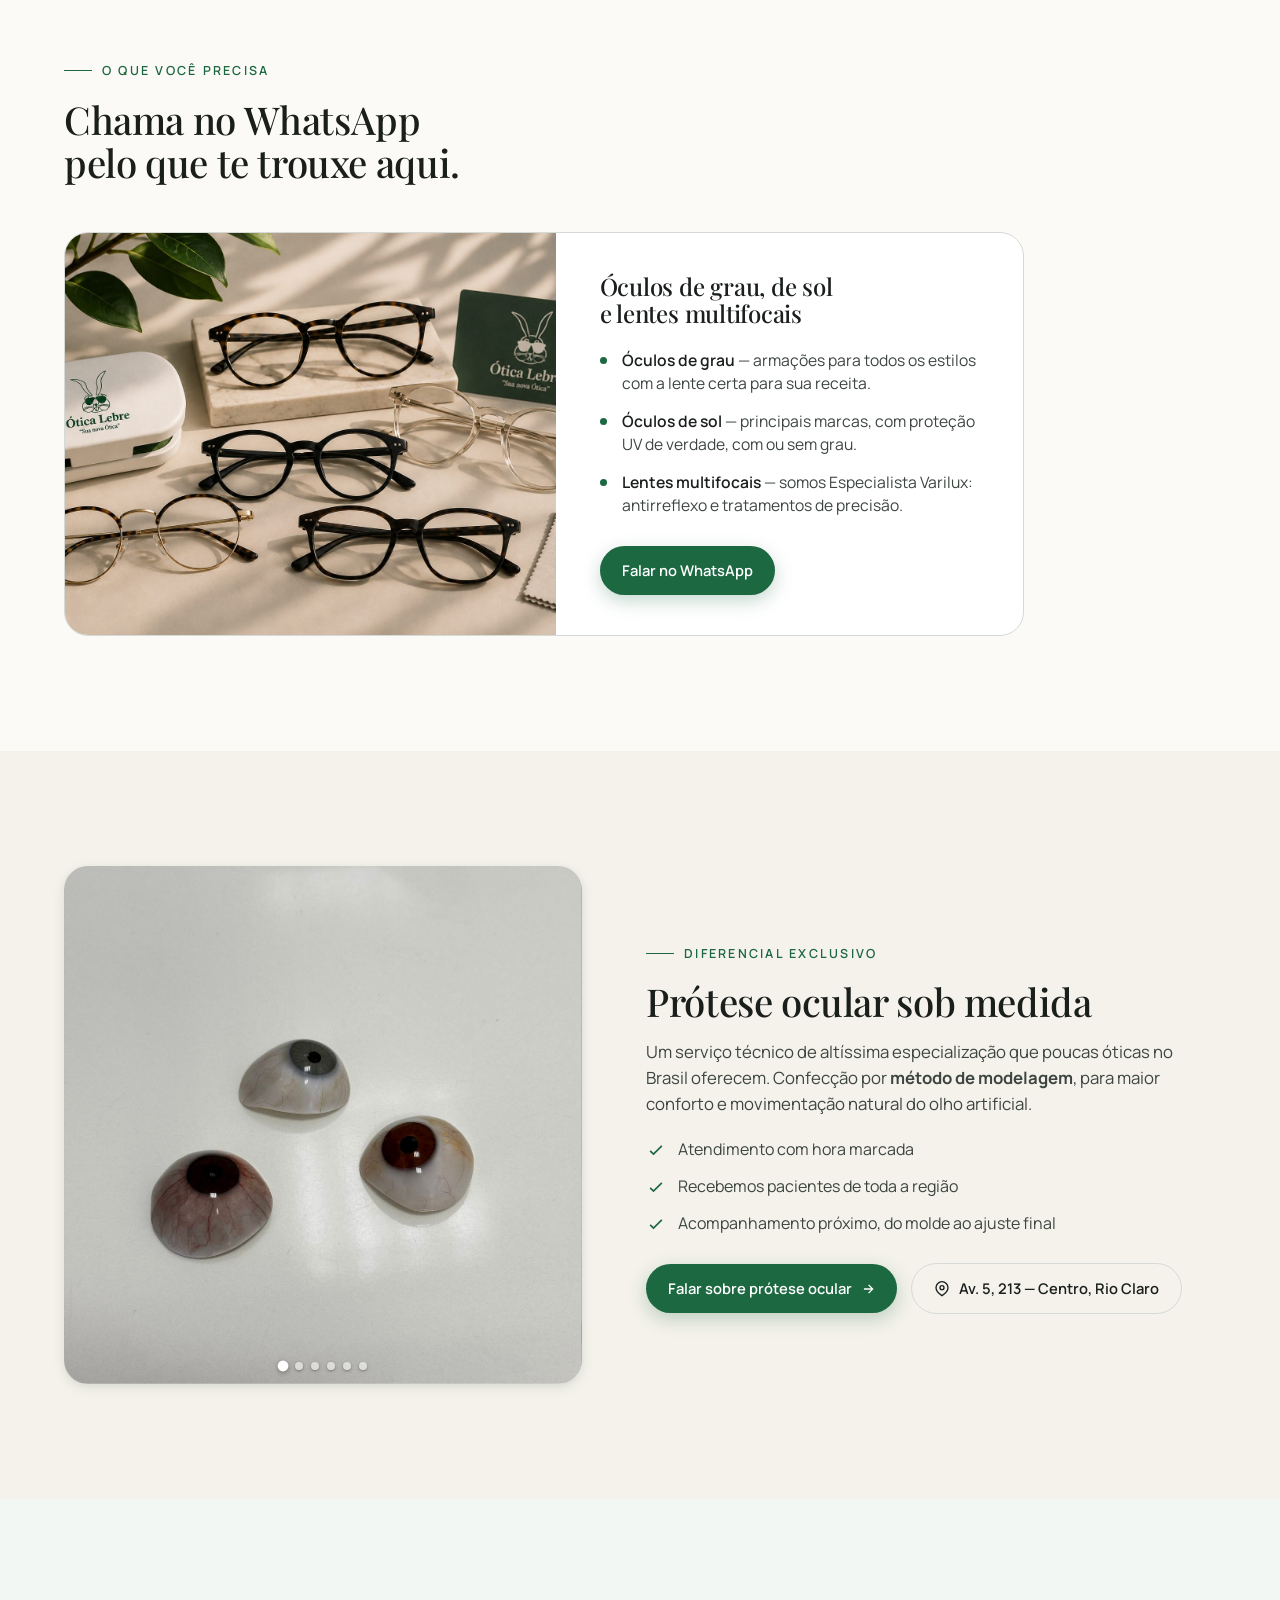
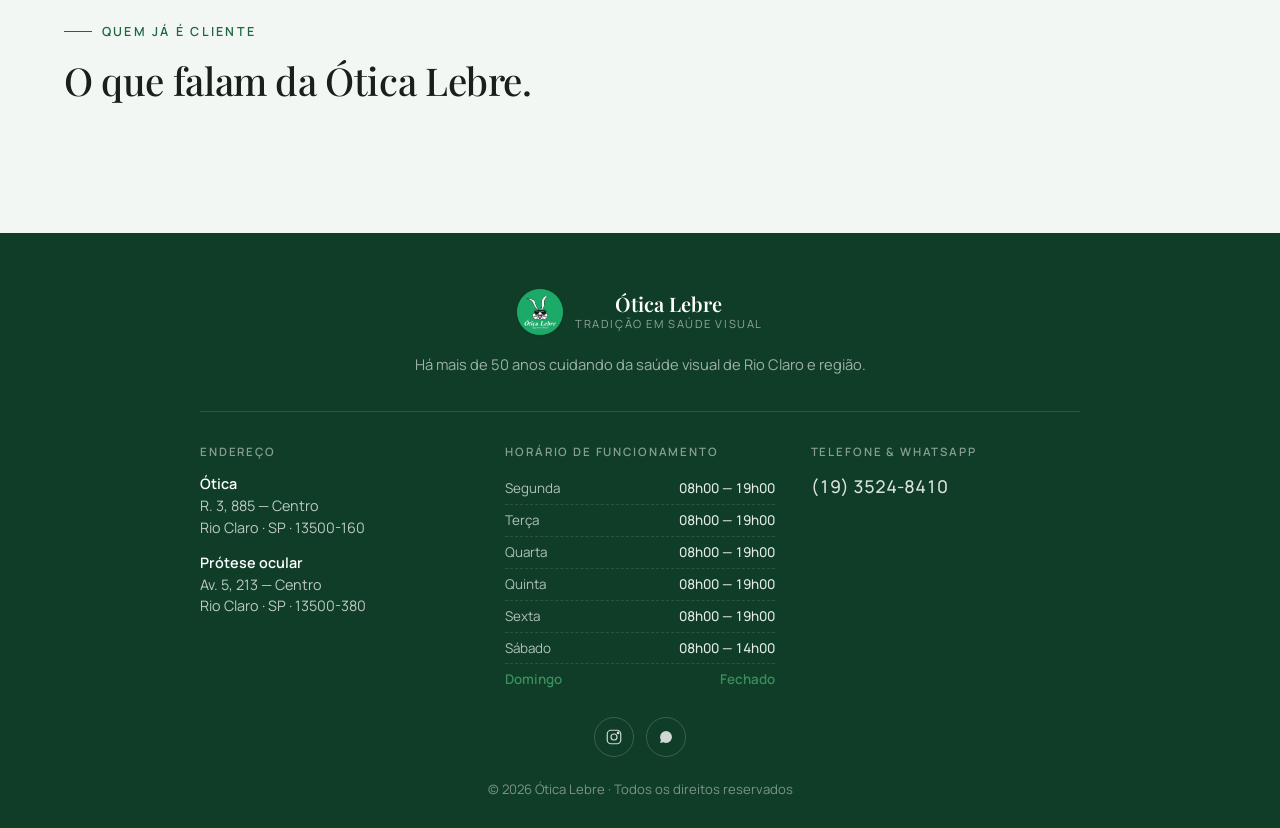
==== commit 24b95ee0: "Reduz menções a "Varilux" na LP para 2 ocorrências Mantém apenas o selo de prova social e o "Especia" ====
--- a/index.html
+++ b/index.html
@@ -4,7 +4,7 @@
 <meta charset="UTF-8"/>
 <meta name="viewport" content="width=device-width, initial-scale=1"/>
 <title>Ótica Lebre · Óculos e Prótese Ocular em Rio Claro/SP · Fale no WhatsApp</title>
-<meta name="description" content="Há mais de 50 anos em Rio Claro. Óculos de grau, sol, lentes Varilux e prótese ocular sob medida. Fale agora no WhatsApp e tire suas dúvidas."/>
+<meta name="description" content="Há mais de 50 anos em Rio Claro. Óculos de grau, sol, lentes multifocais e prótese ocular sob medida. Fale agora no WhatsApp e tire suas dúvidas."/>
 <link rel="icon" href="assets/logo-lebre.jpg"/>
 <link rel="stylesheet" href="assets/styles.css"/>
 
@@ -282,7 +282,7 @@
       <div class="hero-text">
         <span class="eyebrow" data-reveal>Rio Claro / SP · há mais de 50 anos</span>
         <h1 data-reveal>Seus óculos com quem <em>Rio Claro confia há meio século.</em></h1>
-        <p class="lede" data-reveal>Óculos de grau, de sol e lentes Varilux — com ótico responsável presente e atendimento sem pressa. Também somos referência em <strong>prótese ocular sob medida</strong>. Tire suas dúvidas agora, sem compromisso.</p>
+        <p class="lede" data-reveal>Óculos de grau, de sol e lentes multifocais — com ótico responsável presente e atendimento sem pressa. Também somos referência em <strong>prótese ocular sob medida</strong>. Tire suas dúvidas agora, sem compromisso.</p>
         <div class="hero-actions" data-reveal>
           <a class="btn btn-primary btn-arrow wa-link" data-msg="Olá! Vim pelo Google e gostaria de saber mais sobre os óculos da Ótica Lebre." data-loc="hero" href="https://wa.me/551935248410" target="_blank" rel="noopener">
             <svg width="18" height="18" viewBox="0 0 24 24" fill="currentColor"><path d="M17.6 6.32A7.86 7.86 0 0 0 12.06 4 7.94 7.94 0 0 0 4.13 11.93a7.86 7.86 0 0 0 1.06 3.96L4.05 20l4.21-1.1a7.93 7.93 0 0 0 3.79.97h.01a7.94 7.94 0 0 0 7.93-7.92 7.86 7.86 0 0 0-2.39-5.63Z"/></svg>
@@ -374,11 +374,11 @@
       <div class="o-card o-card--wide" data-reveal>
         <div class="o-img" style="background-image: url('assets/armacoes.jpg');"></div>
         <div class="o-body">
-          <h3>Óculos de grau, de sol e lentes Varilux</h3>
+          <h3>Óculos de grau, de sol e lentes multifocais</h3>
           <ul class="o-list">
             <li><strong>Óculos de grau</strong> — armações para todos os estilos com a lente certa para sua receita.</li>
             <li><strong>Óculos de sol</strong> — principais marcas, com proteção UV de verdade, com ou sem grau.</li>
-            <li><strong>Lentes Varilux</strong> — somos Especialista Varilux: multifocais, antirreflexo e tratamentos.</li>
+            <li><strong>Lentes multifocais</strong> — somos Especialista Varilux: antirreflexo e tratamentos de precisão.</li>
           </ul>
           <a class="btn btn-primary wa-link" data-msg="Olá! Vim pelo Google e quero saber sobre óculos de grau, de sol e lentes." data-loc="produtos" href="https://wa.me/551935248410" target="_blank" rel="noopener">Falar no WhatsApp</a>
         </div>
